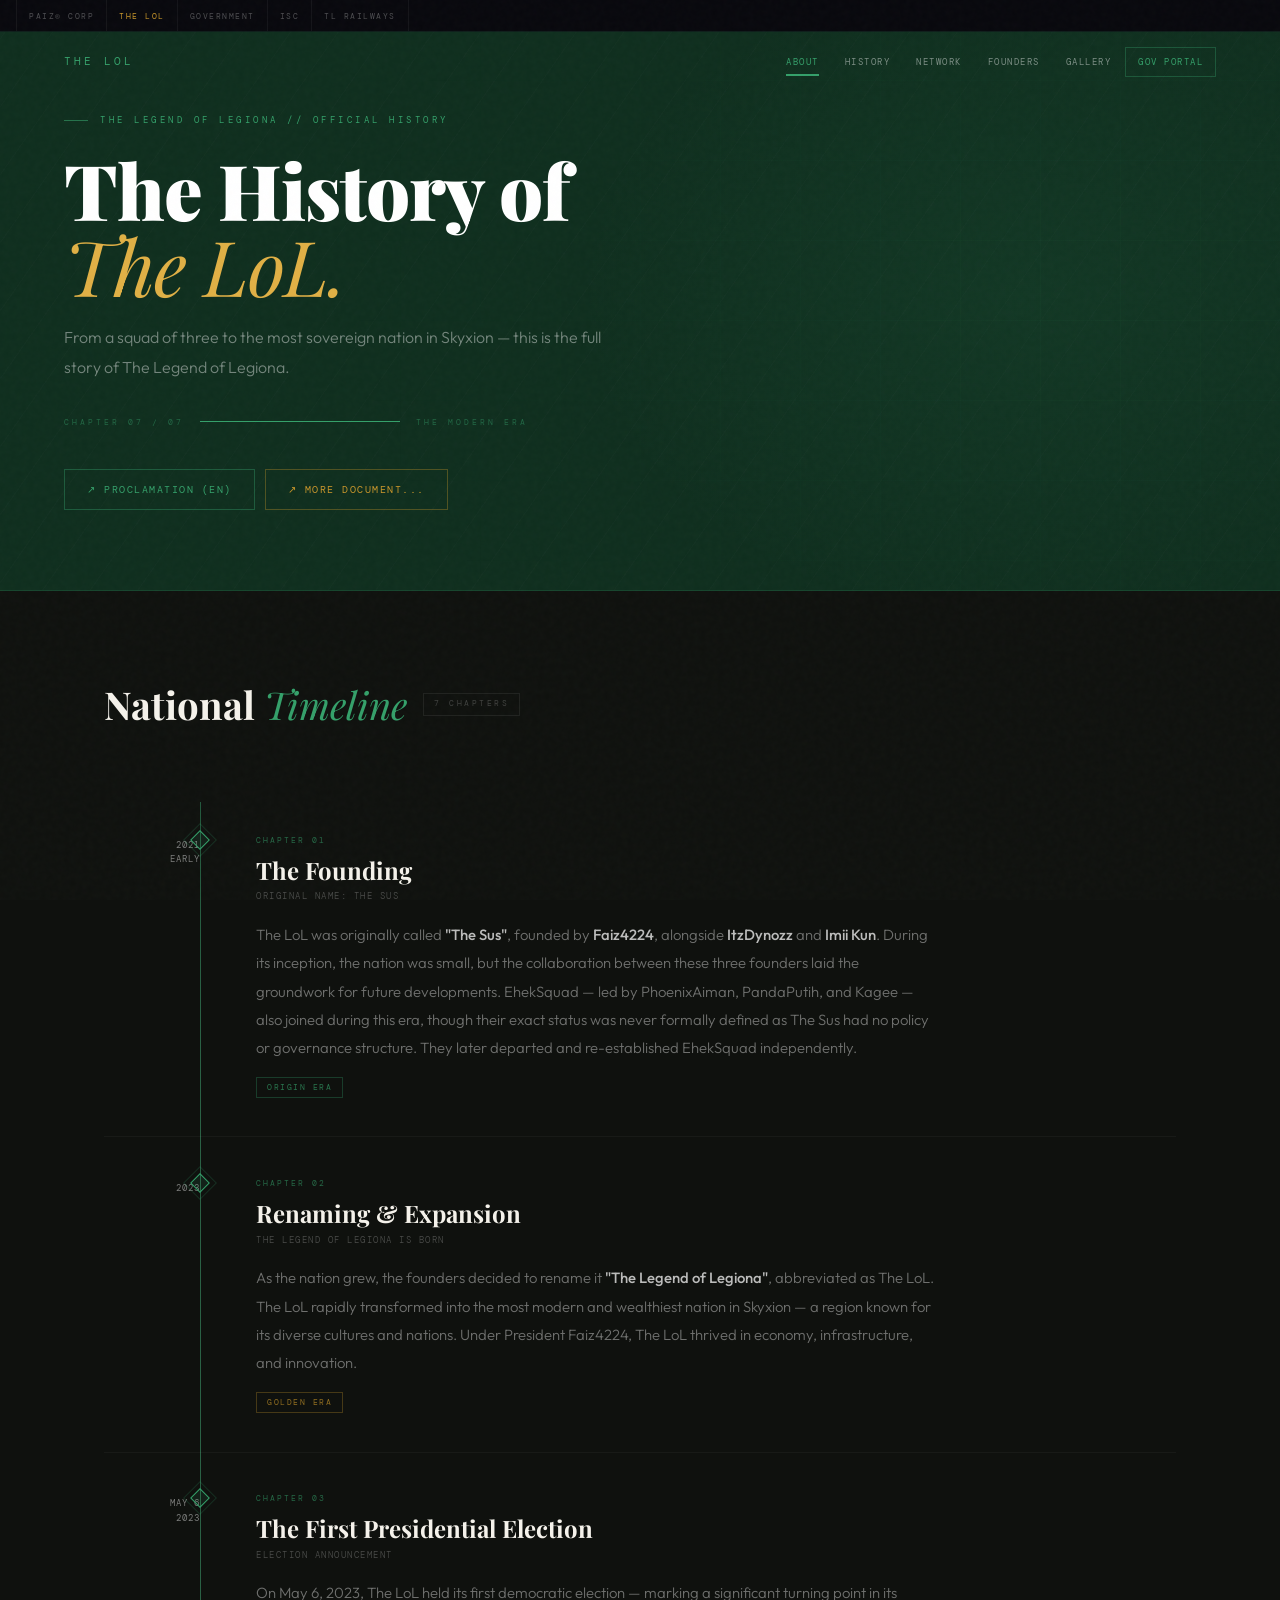
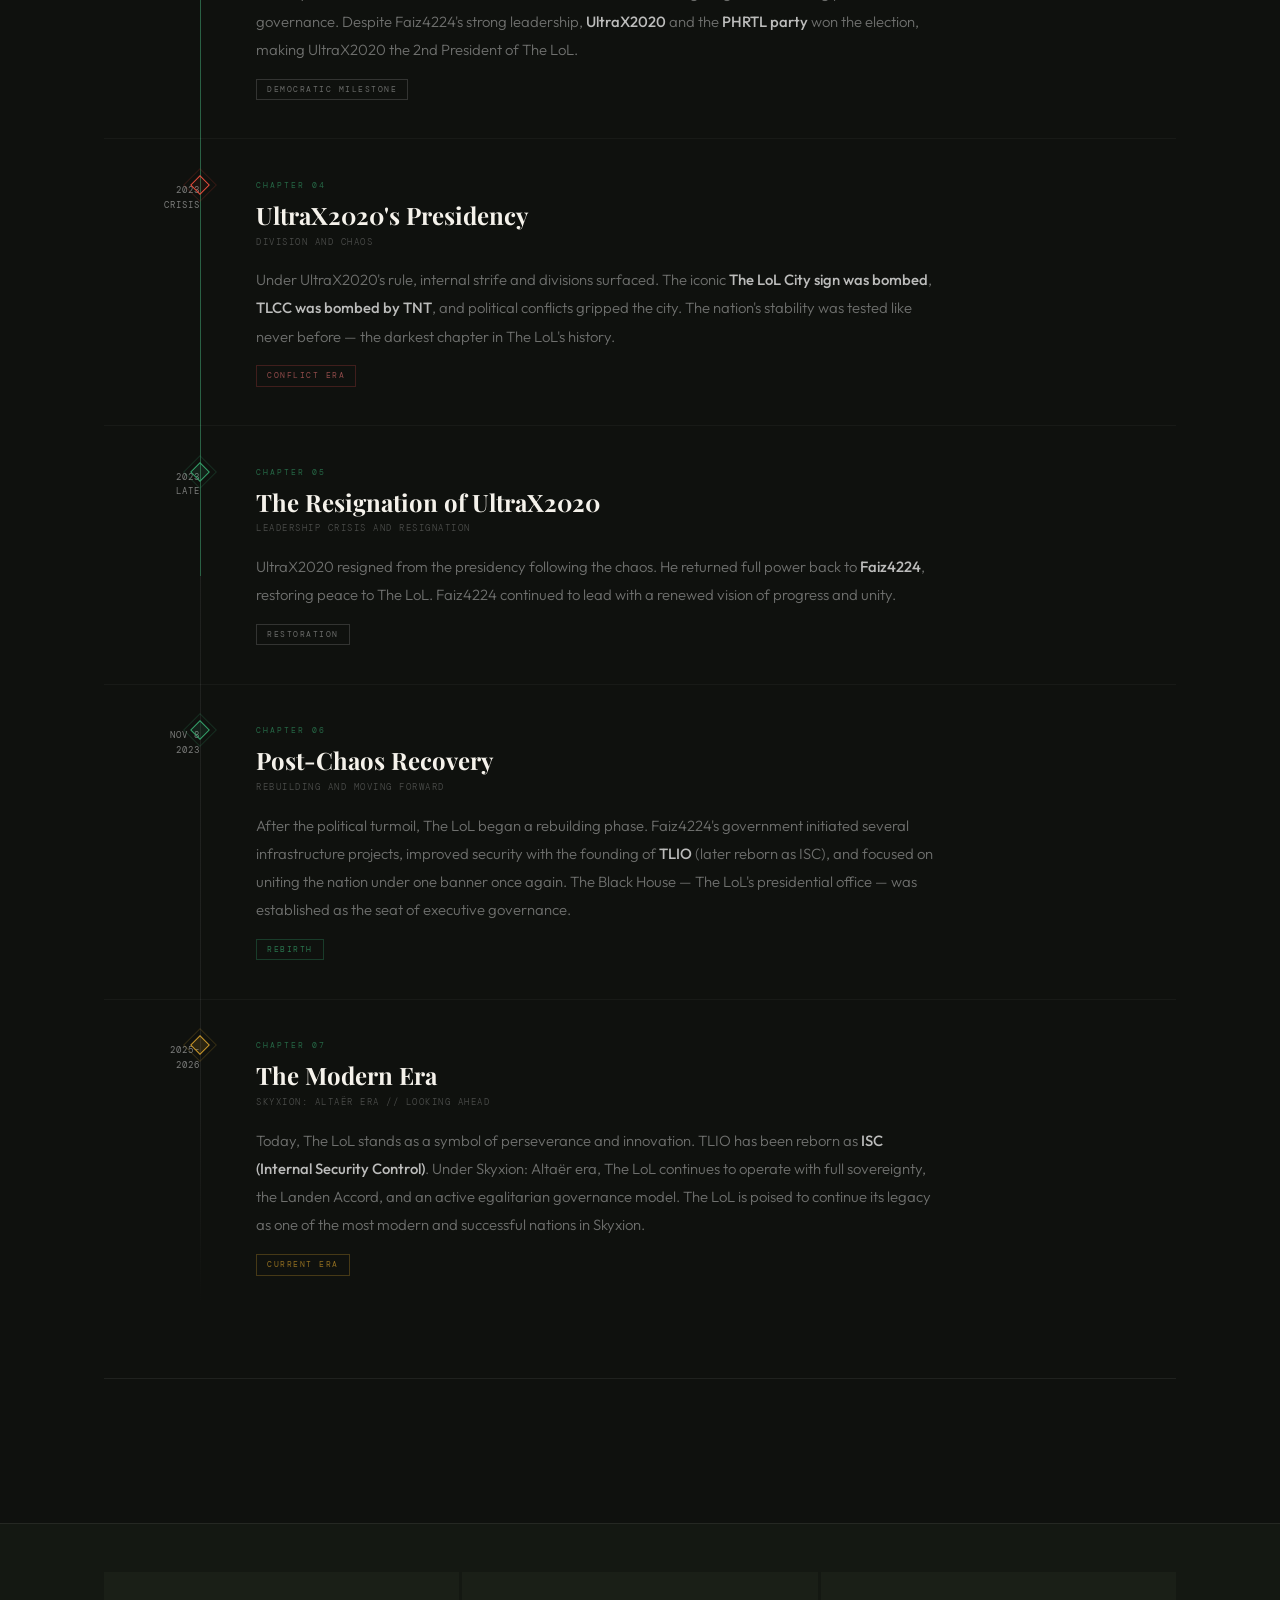
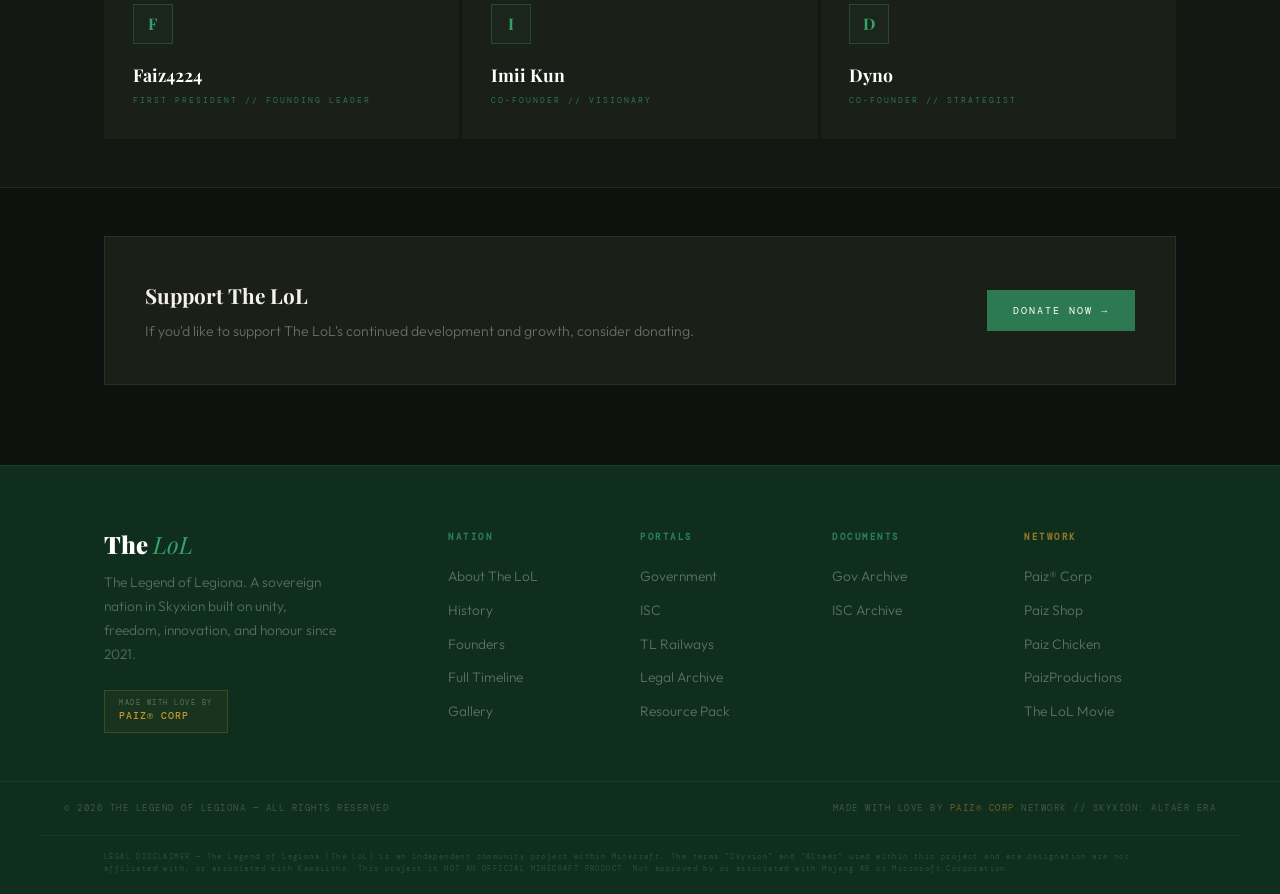
==== about/index.html @ 5ae03063 "fix: unify About page with main site (accessibility, SEO, validity, performance) Applied audit corre" ====
<!DOCTYPE html>
<html lang="en">
<head>
    <meta charset="UTF-8">
    <meta name="viewport" content="width=device-width, initial-scale=1.0">
    <title>About The LoL — The Legend of Legiona</title>
    <link rel="icon" type="image/png" href="/main/assets/images/logo.png">
    <meta name="description" content="The full history of The Legend of Legiona — from The Sus to a sovereign nation.">
    <link rel="canonical" href="https://thelegendoflegiona.github.io/main/about/">
    <meta name="theme-color" content="#C9A84C">

    <!-- Open Graph -->
    <meta property="og:title" content="About The LoL — The Legend of Legiona">
    <meta property="og:description" content="The full history of The Legend of Legiona.">
    <meta property="og:url" content="https://thelegendoflegiona.github.io/main/about/">
    <meta property="og:image" content="https://thelegendoflegiona.github.io/main/assets/images/logo.png">
    <meta property="og:image:width" content="500">
    <meta property="og:image:height" content="500">
    <meta property="og:type" content="website">
    <meta property="og:site_name" content="The Legend of Legiona">

    <!-- Twitter Card -->
    <meta name="twitter:card" content="summary">
    <meta name="twitter:title" content="About The LoL — The Legend of Legiona">
    <meta name="twitter:description" content="The full history of The Legend of Legiona.">
    <meta name="twitter:image" content="https://thelegendoflegiona.github.io/main/assets/images/logo.png">

    <!-- Non‑blocking font preload (unified with main site) -->
    <link rel="preload" as="style"
          href="https://fonts.googleapis.com/css2?family=Playfair+Display:ital,wght@0,400;0,700;0,900;1,400;1,700&family=Outfit:wght@300;400;500;600&family=DM+Mono:wght@300;400;500&display=swap"
          onload="this.onload=null;this.rel='stylesheet'">
    <noscript>
        <link rel="stylesheet"
              href="https://fonts.googleapis.com/css2?family=Playfair+Display:ital,wght@0,400;0,700;0,900;1,400;1,700&family=Outfit:wght@300;400;500;600&family=DM+Mono:wght@300;400;500&display=swap">
    </noscript>

    <style>
        :root {
            --green:        #1d5c3c;
            --green-dark:   #0f2e1e;
            --green-light:  #2d7a52;
            --emerald:      #34a06a;
            --emerald-dim:  rgba(52,160,106,0.12);
            --gold:         #c8962a;
            --gold-light:   #e0b045;
            --gold-dim:     rgba(200,150,42,0.15);
            --charcoal:     #0f110e;
            --charcoal2:    #141812;
            --charcoal3:    #1a1f17;
            --surface:      #1e2419;
            --off-white:    #f5f2eb;
            --border-dark:  rgba(255,255,255,0.07);
            --border-green: rgba(52,160,106,0.2);
            --netbar-h:     32px;
        }

        *, *::before, *::after { margin: 0; padding: 0; box-sizing: border-box; }
        html { scroll-behavior: smooth; }

        body {
            font-family: 'Outfit', sans-serif;
            background: var(--charcoal);
            color: var(--off-white);
            line-height: 1.75;
            overflow-x: hidden;
        }

        /* Grain texture overlay */
        body::before {
            content: '';
            position: fixed; inset: 0;
            background-image: url("data:image/svg+xml,%3Csvg viewBox='0 0 200 200' xmlns='http://www.w3.org/2000/svg'%3E%3Cfilter id='n'%3E%3CfeTurbulence type='fractalNoise' baseFrequency='0.75' numOctaves='4' stitchTiles='stitch'/%3E%3C/filter%3E%3Crect width='100%25' height='100%25' filter='url(%23n)' opacity='0.025'/%3E%3C/svg%3E");
            pointer-events: none; z-index: 9998;
        }

        /* ── INTERACTIVE LAYER 1 — SCROLL PROGRESS ── */
        #scroll-progress {
            position: fixed; top: 0; left: 0; right: 0;
            height: 2px; z-index: 99999;
            background: linear-gradient(90deg, var(--emerald), var(--gold-light));
            transform-origin: left; transform: scaleX(0);
            transition: transform 0.05s linear;
        }

        /* ── CHAPTER INDICATOR (right-side nav buttons) ── */
        #chapter-indicator {
            position: fixed; right: 24px; top: 50%;
            transform: translateY(-50%);
            z-index: 500;
            display: flex; flex-direction: column; gap: 10px;
            opacity: 0; transition: opacity 0.4s ease;
        }
        #chapter-indicator.visible { opacity: 1; }
        .ci-dot {
            width: 6px; height: 6px; border-radius: 50%;
            background: rgba(255,255,255,0.12);
            border: 1px solid rgba(255,255,255,0.15);
            cursor: pointer; position: relative;
            transition: all 0.3s ease;
            /* button reset */
            padding: 0; appearance: none; -webkit-appearance: none;
        }
        .ci-dot:hover { background: rgba(52,160,106,0.5); border-color: var(--emerald); transform: scale(1.4); }
        .ci-dot.active { background: var(--emerald); border-color: var(--emerald); box-shadow: 0 0 8px rgba(52,160,106,0.5); transform: scale(1.3); }
        .ci-dot[data-type="gold"].active  { background: var(--gold); border-color: var(--gold-light); box-shadow: 0 0 8px rgba(200,150,42,0.5); }
        .ci-dot[data-type="chaos"].active { background: #c0392b; border-color: #e74c3c; box-shadow: 0 0 8px rgba(192,57,43,0.5); }
        /* Tooltip on hover */
        .ci-dot::before {
            content: attr(data-label);
            position: absolute; right: 16px; top: 50%; transform: translateY(-50%);
            font-family: 'DM Mono', monospace; font-size: 0.45rem; letter-spacing: 1.5px;
            color: rgba(255,255,255,0.7); white-space: nowrap;
            background: rgba(15,17,14,0.95); border: 1px solid var(--border-dark);
            padding: 3px 8px; opacity: 0; pointer-events: none;
            transition: opacity 0.2s;
        }
        .ci-dot:hover::before { opacity: 1; }
        @media (max-width: 900px) { #chapter-indicator { display: none; } }

        /* ── KONAMI OVERLAY ── */
        #konami-overlay {
            position: fixed; inset: 0; z-index: 999999;
            background: rgba(5,8,5,0.97);
            display: flex; flex-direction: column; justify-content: center; align-items: center;
            opacity: 0; pointer-events: none; transition: opacity 0.5s ease;
            font-family: 'DM Mono', monospace;
        }
        #konami-overlay.active { opacity: 1; pointer-events: auto; }
        .konami-inner {
            border: 1px solid rgba(52,160,106,0.4);
            padding: 48px 56px; max-width: 620px; width: 90%;
            position: relative; background: rgba(15,17,14,0.8);
            box-shadow: 0 0 60px rgba(52,160,106,0.08), inset 0 0 40px rgba(52,160,106,0.03);
        }
        .konami-inner::before {
            content: ''; position: absolute; inset: -1px;
            background: linear-gradient(135deg, rgba(52,160,106,0.3), transparent 40%, transparent 60%, rgba(200,150,42,0.2));
            z-index: -1;
        }
        .konami-badge  { font-size: 0.45rem; letter-spacing: 4px; color: var(--emerald); margin-bottom: 28px; opacity: 0.7; }
        .konami-title  { font-family: 'Playfair Display', serif; font-size: clamp(1.6rem,4vw,2.8rem); font-weight: 900; color: #fff; line-height: 1.1; margin-bottom: 8px; }
        .konami-title em { color: var(--gold-light); font-style: italic; }
        .konami-sub    { font-size: 0.5rem; letter-spacing: 3px; color: var(--emerald); opacity: 0.6; margin-bottom: 32px; }
        .konami-log    { border-top: 1px solid rgba(52,160,106,0.15); padding-top: 20px; font-size: 0.65rem; line-height: 2; color: rgba(52,160,106,0.7); }
        .konami-log .log-line { display: block; opacity: 0; animation: logFadeIn 0.3s forwards; }
        .konami-close  { margin-top: 28px; background: none; border: 1px solid rgba(52,160,106,0.35); color: var(--emerald); padding: 8px 24px; font-family: 'DM Mono', monospace; font-size: 0.55rem; letter-spacing: 2px; cursor: pointer; transition: background 0.2s; }
        .konami-close:hover { background: var(--emerald-dim); }
        @keyframes logFadeIn { to { opacity: 1; } }

        /* ── NETWORK BAR (unified) ── */
        .netbar {
            position: fixed; top: 0; left: 0; right: 0; z-index: 800;
            height: var(--netbar-h); background: #08080d;
            border-bottom: 1px solid rgba(52,160,106,0.15);
            overflow-x: auto; white-space: nowrap; scrollbar-width: none;
            transition: transform 0.3s ease;
        }
        .netbar::-webkit-scrollbar { display: none; }
        .netbar.hidden { transform: translateY(-100%); }
        .netbar-inner { display: flex; align-items: stretch; height: var(--netbar-h); padding: 0 16px; min-width: max-content; }
        .netbar-inner a {
            font-family: 'DM Mono', monospace; font-size: 0.5rem; letter-spacing: 1.5px;
            color: rgba(255,255,255,0.28); text-decoration: none; padding: 0 12px;
            display: flex; align-items: center; border-right: 1px solid rgba(255,255,255,0.05);
            transition: color 0.2s, background 0.2s;
        }
        .netbar-inner a:first-child { border-left: 1px solid rgba(255,255,255,0.05); }
        .netbar-inner a:hover { color: var(--emerald); background: rgba(52,160,106,0.07); }
        .netbar-inner a.nb-active { color: var(--gold); }

        /* ── SITE NAV ── */
        .sitenav {
            position: fixed; top: var(--netbar-h); left: 0; right: 0;
            z-index: 700; height: 60px; padding: 0 5%;
            display: flex; justify-content: space-between; align-items: center;
            transition: background 0.35s, backdrop-filter 0.35s, border-color 0.35s, top 0.3s ease;
        }
        .sitenav.scrolled { background: rgba(15,17,14,0.94); backdrop-filter: blur(18px); border-bottom: 1px solid var(--border-dark); }
        .sitenav.nb-hidden { top: 0; }
        .sitenav-logo { display: flex; align-items: center; gap: 10px; text-decoration: none; color: inherit; }
        .sitenav-logo img { height: 30px; opacity: 0.9; }
        .sitenav-logo span { font-family: 'DM Mono', monospace; font-size: 0.68rem; letter-spacing: 3px; color: var(--emerald); }
        .sitenav-links { display: flex; align-items: center; gap: 2px; }
        .sitenav-links a {
            padding: 6px 12px; text-decoration: none;
            font-family: 'DM Mono', monospace; font-size: 0.58rem; letter-spacing: 1.5px;
            color: rgba(255,255,255,0.45); transition: color 0.2s; position: relative;
        }
        .sitenav-links a.active { color: var(--emerald); }
        .sitenav-links a.active::after { content: ''; position: absolute; bottom: 0; left: 12px; right: 12px; height: 2px; background: var(--emerald); }
        .sitenav-links a:hover { color: var(--emerald); }
        .sitenav-links .nav-cta { border: 1px solid rgba(52,160,106,0.35); color: var(--emerald) !important; transition: background 0.2s !important; }
        .sitenav-links .nav-cta:hover { background: var(--emerald-dim) !important; }
        .hamburger { display: none; flex-direction: column; gap: 5px; background: none; border: none; cursor: pointer; padding: 6px; }
        .hamburger span { display: block; width: 22px; height: 2px; background: rgba(255,255,255,0.6); transition: all 0.3s; }
        .hamburger.open span:nth-child(1) { transform: rotate(45deg) translate(5px,5px); }
        .hamburger.open span:nth-child(2) { opacity: 0; }
        .hamburger.open span:nth-child(3) { transform: rotate(-45deg) translate(5px,-5px); }
        .mobile-menu {
            position: fixed; top: calc(var(--netbar-h) + 60px); left: 0; right: 0; z-index: 690;
            background: rgba(15,17,14,0.98); backdrop-filter: blur(20px);
            border-bottom: 1px solid var(--border-dark); padding: 1rem 5%;
            display: none; flex-direction: column; gap: 2px;
        }
        .mobile-menu.open { display: flex; }
        .mobile-menu a { padding: 12px 0; font-family: 'DM Mono', monospace; font-size: 0.7rem; letter-spacing: 2px; color: rgba(255,255,255,0.5); text-decoration: none; border-bottom: 1px solid var(--border-dark); transition: color 0.2s; }
        .mobile-menu a:last-child { border-bottom: none; }
        .mobile-menu a:hover { color: var(--emerald); }
        .mobile-menu a.active { color: var(--emerald); }

        /* ── PAGE HEADER ── */
        .page-header { padding: calc(var(--netbar-h) + 80px) 5% 5rem; background: var(--green-dark); border-bottom: 1px solid var(--border-green); position: relative; overflow: hidden; }
        .page-header::before { content: ''; position: absolute; inset: 0; background: radial-gradient(ellipse 50% 80% at 80% 50%, rgba(52,160,106,0.08) 0%, transparent 70%), repeating-linear-gradient(-55deg, transparent, transparent 38px, rgba(255,255,255,0.012) 38px, rgba(255,255,255,0.012) 39px); }
        .page-header::after { content: ''; position: absolute; inset: 0; background-image: linear-gradient(rgba(52,160,106,0.04) 1px, transparent 1px), linear-gradient(90deg, rgba(52,160,106,0.04) 1px, transparent 1px); background-size: 80px 80px; mask-image: radial-gradient(ellipse 60% 90% at 85% 50%, black 0%, transparent 100%); }
        .ph-inner { max-width: 1200px; margin: 0 auto; position: relative; z-index: 1; }
        .ph-eyebrow { font-family: 'DM Mono', monospace; font-size: 0.58rem; letter-spacing: 3.5px; color: var(--emerald); opacity: 0.75; margin-bottom: 1.4rem; display: flex; align-items: center; gap: 12px; opacity: 0; animation: fadeUp 0.8s ease 0.2s forwards; }
        .ph-eyebrow::before { content: ''; width: 24px; height: 1px; background: var(--emerald); opacity: 0.6; }
        .page-header h1 { font-family: 'Playfair Display', serif; font-size: clamp(2.8rem, 6vw, 5rem); font-weight: 900; line-height: 1.0; letter-spacing: -1px; color: #fff; margin-bottom: 1.2rem; opacity: 0; animation: fadeUp 0.8s ease 0.35s forwards; }
        .page-header h1 em { font-style: italic; color: var(--gold-light); font-weight: 400; }
        .page-header p { font-size: 1rem; color: rgba(255,255,255,0.42); max-width: 540px; font-weight: 300; line-height: 1.85; opacity: 0; animation: fadeUp 0.8s ease 0.5s forwards; }
        .ph-chapter-track { margin-top: 2rem; font-family: 'DM Mono', monospace; font-size: 0.5rem; letter-spacing: 3px; color: rgba(52,160,106,0.5); display: flex; align-items: center; gap: 16px; opacity: 0; animation: fadeUp 0.8s ease 0.6s forwards; }
        .ph-chapter-track .track-bar { flex: 1; max-width: 200px; height: 1px; background: rgba(255,255,255,0.08); position: relative; }
        .ph-chapter-track .track-fill { position: absolute; left: 0; top: 0; height: 100%; background: var(--emerald); transition: width 0.5s ease; }
        .proc-btns { display: flex; gap: 10px; margin-top: 2.5rem; flex-wrap: wrap; opacity: 0; animation: fadeUp 0.8s ease 0.7s forwards; }
        .proc-btn { display: inline-flex; align-items: center; gap: 8px; padding: 11px 22px; border: 1px solid; text-decoration: none; font-family: 'DM Mono', monospace; font-size: 0.62rem; letter-spacing: 1.5px; transition: background 0.2s, transform 0.15s; }
        .proc-btn:hover { transform: translateY(-1px); }
        .proc-btn.green { border-color: rgba(52,160,106,0.4); color: var(--emerald); }
        .proc-btn.green:hover { background: var(--emerald-dim); }
        .proc-btn.gold { border-color: rgba(200,150,42,0.35); color: var(--gold); }
        .proc-btn.gold:hover { background: var(--gold-dim); }

        /* ── CONTENT ── */
        .content-wrap { max-width: 1200px; margin: 0 auto; padding: 5rem 5%; }
        .timeline-label { display: flex; align-items: center; gap: 16px; margin-bottom: 3.5rem; }
        .timeline-label h2 { font-family: 'Playfair Display', serif; font-size: clamp(1.8rem,3vw,2.4rem); font-weight: 700; color: var(--off-white); }
        .timeline-label h2 em { font-style: italic; color: var(--emerald); font-weight: 400; }
        .timeline-label span { font-family: 'DM Mono', monospace; font-size: 0.52rem; letter-spacing: 2.5px; color: rgba(255,255,255,0.2); padding: 3px 10px; border: 1px solid var(--border-dark); }

        /* ── TIMELINE ── */
        .timeline { display: flex; flex-direction: column; position: relative; }
        .timeline::before { content: ''; position: absolute; left: 96px; top: 8px; bottom: 8px; width: 1px; background: linear-gradient(to bottom, transparent, var(--border-dark) 10%, var(--border-dark) 90%, transparent); }
        .timeline-live-line { position: absolute; left: 96px; top: 8px; width: 1px; background: var(--emerald); height: 0%; transition: height 0.3s ease; opacity: 0.5; }
        .event { display: grid; grid-template-columns: 96px 1fr; gap: 32px; padding: 2.4rem 0; border-bottom: 1px solid rgba(255,255,255,0.04); position: relative; opacity: 0; transform: translateX(-12px); transition: opacity 0.65s ease, transform 0.65s ease; }
        .event.in { opacity: 1; transform: translateX(0); }
        .event:last-child { border-bottom: none; }
        .event::before { content: ''; position: absolute; inset: 0; background: rgba(52,160,106,0.02); opacity: 0; transition: opacity 0.3s; pointer-events: none; }
        .event:hover::before { opacity: 1; }
        .event.chaos-event:hover::before { background: rgba(192,57,43,0.03); }
        .event.gold-event:hover::before  { background: rgba(200,150,42,0.03); }
        .event-year { font-family: 'DM Mono', monospace; font-size: 0.58rem; letter-spacing: 1px; color: rgba(255,255,255,0.22); text-align: right; padding-top: 5px; line-height: 1.6; transition: color 0.3s; }
        .event.in-view .event-year { color: rgba(255,255,255,0.45); }

        .event-dot { position: absolute; left: 89px; top: 2.4rem; width: 14px; height: 14px; border: 1px solid var(--border-green); background: var(--charcoal); transform: rotate(45deg); transition: border-color 0.3s, background 0.3s, box-shadow 0.3s, transform 0.3s; z-index: 2; }
        .event:hover .event-dot { border-color: var(--emerald); background: var(--emerald-dim); box-shadow: 0 0 12px rgba(52,160,106,0.3); transform: rotate(45deg) scale(1.3); }
        .event.in-view .event-dot { border-color: var(--emerald); background: var(--emerald-dim); }
        .event-dot.highlight { border-color: var(--emerald); background: var(--emerald-dim); }
        .event-dot.gold      { border-color: rgba(200,150,42,0.5); background: rgba(200,150,42,0.08); }
        .event-dot.red       { border-color: rgba(180,60,60,0.5);  background: rgba(180,60,60,0.06); }
        .event.gold-event:hover .event-dot  { border-color: var(--gold); background: var(--gold-dim); box-shadow: 0 0 12px rgba(200,150,42,0.3); }
        .event.chaos-event:hover .event-dot { border-color: #e74c3c; background: rgba(192,57,43,0.1); box-shadow: 0 0 12px rgba(192,57,43,0.3); }
        .event.in-view.gold-event .event-dot  { border-color: var(--gold); background: var(--gold-dim); }
        .event.in-view.chaos-event .event-dot { border-color: #e74c3c; background: rgba(192,57,43,0.08); }
        .event.in-view .event-dot::after { content: ''; position: absolute; inset: -6px; border: 1px solid rgba(52,160,106,0.2); transform: rotate(0deg); animation: dotPulse 2.5s ease infinite; }
        .event.in-view.gold-event .event-dot::after  { border-color: rgba(200,150,42,0.2); }
        .event.in-view.chaos-event .event-dot::after { border-color: rgba(192,57,43,0.2); }
        @keyframes dotPulse { 0%, 100% { transform: scale(1); opacity: 0.8; } 50% { transform: scale(1.8); opacity: 0; } }
        .event-content { padding-left: 24px; }
        .event-num { font-family: 'DM Mono', monospace; font-size: 0.5rem; letter-spacing: 2px; color: var(--emerald); opacity: 0.6; margin-bottom: 0.5rem; transition: opacity 0.3s; }
        .event:hover .event-num { opacity: 1; }
        .event-content h2 { font-family: 'Playfair Display', serif; font-size: clamp(1.15rem,2.2vw,1.5rem); font-weight: 700; color: var(--off-white); margin-bottom: 0.3rem; line-height: 1.25; transition: color 0.3s; }
        .event:hover .event-content h2 { color: #fff; }
        .event-content h3 { font-family: 'DM Mono', monospace; font-size: 0.56rem; letter-spacing: 1.5px; color: rgba(255,255,255,0.25); margin-bottom: 1rem; font-weight: 300; transition: color 0.3s; }
        .event:hover .event-content h3 { color: rgba(255,255,255,0.4); }
        .event-content p { font-size: 0.93rem; color: rgba(255,255,255,0.4); line-height: 1.9; font-weight: 300; max-width: 680px; transition: color 0.3s; }
        .event:hover .event-content p { color: rgba(255,255,255,0.55); }
        .event-content p strong { color: rgba(255,255,255,0.72); font-weight: 500; }
        .event-badge { display: inline-block; margin-top: 0.9rem; font-family: 'DM Mono', monospace; font-size: 0.48rem; letter-spacing: 1.5px; padding: 3px 10px; border: 1px solid; transition: background 0.2s; }
        .event-badge.green { border-color: rgba(52,160,106,0.3);  color: rgba(52,160,106,0.7); }
        .event-badge.gold  { border-color: rgba(200,150,42,0.3);  color: rgba(200,150,42,0.7); }
        .event-badge.red   { border-color: rgba(180,60,60,0.3);   color: rgba(200,100,100,0.7); }
        .event-badge.white { border-color: rgba(255,255,255,0.15); color: rgba(255,255,255,0.38); }
        .event:hover .event-badge.green { background: rgba(52,160,106,0.07); }
        .event:hover .event-badge.gold  { background: rgba(200,150,42,0.07); }
        .event:hover .event-badge.red   { background: rgba(180,60,60,0.06); }

        .section-divider { height: 1px; background: var(--border-dark); margin: 4rem 0; }

        /* ── FOUNDERS STRIP ── */
        .founders-strip { background: var(--charcoal2); border-top: 1px solid var(--border-dark); border-bottom: 1px solid var(--border-dark); padding: 3rem 0; margin-bottom: 0; }
        .founders-strip .fs-inner { max-width: 1200px; margin: 0 auto; padding: 0 5%; display: grid; grid-template-columns: repeat(3,1fr); gap: 3px; }
        .founder-block { padding: 2rem 1.8rem; background: var(--charcoal3); position: relative; overflow: hidden; transition: background 0.25s; }
        .founder-block:hover { background: rgba(52,160,106,0.05); }
        .founder-block::after { content: ''; position: absolute; bottom: 0; left: 0; right: 0; height: 2px; background: var(--emerald); transform: scaleX(0); transform-origin: left; transition: transform 0.35s ease; }
        .founder-block:hover::after { transform: scaleX(1); }
        .fb-init { width: 40px; height: 40px; border: 1px solid rgba(52,160,106,0.3); display: flex; align-items: center; justify-content: center; font-family: 'Playfair Display', serif; font-size: 1rem; font-weight: 700; color: var(--emerald); background: rgba(52,160,106,0.05); margin-bottom: 1rem; transition: border-color 0.3s, background 0.3s; }
        .founder-block:hover .fb-init { border-color: rgba(52,160,106,0.6); background: rgba(52,160,106,0.1); }
        .fb-name { font-family: 'Playfair Display', serif; font-size: 1.1rem; font-weight: 700; color: #fff; margin-bottom: 0.2rem; }
        .fb-role { font-family: 'DM Mono', monospace; font-size: 0.48rem; letter-spacing: 2px; color: var(--emerald); opacity: 0.65; }

        .donate-block { background: var(--charcoal3); border: 1px solid var(--border-dark); padding: 2.5rem; display: flex; justify-content: space-between; align-items: center; gap: 24px; flex-wrap: wrap; transition: border-color 0.3s; }
        .donate-block:hover { border-color: rgba(52,160,106,0.2); }
        .donate-block h3 { font-family: 'Playfair Display', serif; font-size: 1.3rem; font-weight: 700; color: var(--off-white); margin-bottom: 0.35rem; }
        .donate-block p { font-size: 0.88rem; color: rgba(255,255,255,0.35); font-weight: 300; }
        .donate-btn { display: inline-block; padding: 12px 26px; background: var(--green-light); color: #fff; text-decoration: none; font-family: 'DM Mono', monospace; font-size: 0.63rem; letter-spacing: 2px; flex-shrink: 0; transition: background 0.25s, transform 0.15s, box-shadow 0.25s; }
        .donate-btn:hover { background: var(--emerald); transform: translateY(-2px); box-shadow: 0 8px 24px rgba(52,160,106,0.25); }

        /* ── FOOTER (unified) ── */
        footer { background: var(--green-dark); border-top: 1px solid rgba(52,160,106,0.14); }
        .footer-main { max-width: 1200px; margin: 0 auto; padding: 4rem 5% 3rem; display: grid; grid-template-columns: 2fr 1fr 1fr 1fr 1fr; gap: 40px; }
        .f-logo { font-family: 'Playfair Display', serif; font-size: 1.5rem; font-weight: 900; color: #fff; margin-bottom: 0.7rem; line-height: 1.2; }
        .f-logo em { font-style: italic; color: var(--emerald); font-weight: 400; }
        .f-desc { font-size: 0.86rem; color: rgba(255,255,255,0.3); line-height: 1.75; font-weight: 300; max-width: 240px; margin-bottom: 1.2rem; }
        .f-network-badge { display: inline-flex; align-items: center; gap: 8px; padding: 7px 14px; border: 1px solid rgba(200,150,42,0.22); background: rgba(200,150,42,0.05); text-decoration: none; transition: background 0.2s, border-color 0.2s; }
        .f-network-badge:hover { background: rgba(200,150,42,0.1); border-color: rgba(200,150,42,0.4); }
        .fbn-label { font-family: 'DM Mono', monospace; font-size: 0.46rem; letter-spacing: 1.5px; color: rgba(255,255,255,0.3); line-height: 1.3; }
        .fbn-name  { font-family: 'DM Mono', monospace; font-size: 0.6rem; letter-spacing: 1px; color: var(--gold); font-weight: 500; }
        .f-col h5 { font-family: 'DM Mono', monospace; font-size: 0.54rem; letter-spacing: 2.5px; color: var(--emerald); opacity: 0.7; margin-bottom: 1.2rem; }
        .f-col.network h5 { color: var(--gold); }
        .f-col a { display: block; font-size: 0.86rem; color: rgba(255,255,255,0.32); text-decoration: none; margin-bottom: 0.6rem; font-weight: 300; transition: color 0.2s; }
        .f-col a:hover { color: rgba(255,255,255,0.72); }
        .f-col.network a:hover { color: var(--gold-light); }
        .footer-bottom { border-top: 1px solid rgba(255,255,255,0.06); padding: 1.2rem 5%; }
        .footer-bottom-inner { max-width: 1200px; margin: 0 auto; display: flex; justify-content: space-between; align-items: center; flex-wrap: wrap; gap: 8px; }
        .footer-bottom p { font-family: 'DM Mono', monospace; font-size: 0.54rem; letter-spacing: 1.5px; color: rgba(255,255,255,0.2); }
        .footer-bottom a { color: rgba(200,150,42,0.5); text-decoration: none; transition: color 0.2s; }
        .footer-bottom a:hover { color: var(--gold); }
        .footer-legal { max-width: 1200px; margin: 0 auto; padding: 0.9rem 5% 1.2rem; border-top: 1px solid rgba(255,255,255,0.04); }
        .footer-legal p { font-family: 'DM Mono', monospace; font-size: 0.44rem; letter-spacing: 1.4px; color: rgba(255,255,255,0.15); line-height: 1.7; }

        .reveal { opacity: 0; transform: translateY(20px); transition: opacity 0.7s ease, transform 0.7s ease; }
        .reveal.in { opacity: 1; transform: translateY(0); }

        @keyframes fadeUp { from { opacity: 0; transform: translateY(22px); } to { opacity: 1; transform: translateY(0); } }

        /* ── RESPONSIVE ── */
        @media (max-width: 1100px) { .footer-main { grid-template-columns: 1fr 1fr 1fr; } }
        @media (max-width: 900px) {
            .sitenav-links { display: none; } .hamburger { display: flex; }
            .footer-main { grid-template-columns: 1fr 1fr; }
            .founders-strip .fs-inner { grid-template-columns: 1fr; }
        }
        @media (max-width: 640px) {
            :root { --netbar-h: 0px; }
            .netbar { display: none; } .sitenav { top: 0 !important; }
            .page-header { padding: calc(80px) 5% 4rem; }
            .timeline::before, .timeline-live-line { left: 48px; }
            .event { grid-template-columns: 48px 1fr; gap: 12px; }
            .event-dot { left: 41px; top: 2.2rem; }
            .event-content { padding-left: 12px; }
            .event-content h2 { font-size: 1.05rem; }
            .event-content p { font-size: 0.88rem; }
            .footer-main { grid-template-columns: 1fr; }
            .footer-bottom-inner { flex-direction: column; text-align: center; }
            .proc-btns { flex-direction: column; }
            .proc-btn { justify-content: center; }
            .donate-block { flex-direction: column; }
            .donate-btn { width: 100%; text-align: center; }
        }
        @media (max-width: 420px) {
            .page-header h1 { font-size: 2.2rem; }
            .event-year { font-size: 0.5rem; }
            .timeline::before, .timeline-live-line { left: 42px; }
            .event { grid-template-columns: 42px 1fr; gap: 10px; }
            .event-dot { left: 35px; }
        }
    </style>
</head>
<body>

    <!-- INTERACTIVE ELEMENT: scroll progress -->
    <div id="scroll-progress"></div>

    <!-- CHAPTER INDICATOR (right-side nav buttons) -->
    <nav id="chapter-indicator" aria-label="Chapter navigation">
        <button class="ci-dot active" data-chapter="0" data-type="green"  data-label="CH.01 — The Founding" aria-label="Chapter 1: The Founding"></button>
        <button class="ci-dot"        data-chapter="1" data-type="green"  data-label="CH.02 — Renaming" aria-label="Chapter 2: Renaming & Expansion"></button>
        <button class="ci-dot"        data-chapter="2" data-type="white"  data-label="CH.03 — First Election" aria-label="Chapter 3: First Election"></button>
        <button class="ci-dot"        data-chapter="3" data-type="chaos"  data-label="CH.04 — Chaos Era" aria-label="Chapter 4: Chaos Era"></button>
        <button class="ci-dot"        data-chapter="4" data-type="white"  data-label="CH.05 — Resignation" aria-label="Chapter 5: Resignation"></button>
        <button class="ci-dot"        data-chapter="5" data-type="green"  data-label="CH.06 — Recovery" aria-label="Chapter 6: Recovery"></button>
        <button class="ci-dot"        data-chapter="6" data-type="gold"   data-label="CH.07 — Modern Era" aria-label="Chapter 7: Modern Era"></button>
    </nav>

    <!-- KONAMI OVERLAY -->
    <div id="konami-overlay">
        <div class="konami-inner">
            <div class="konami-badge">// INTERNAL SECURITY CONTROL — CLASSIFIED ACCESS</div>
            <div class="konami-title">SIGMA<br><em>Clearance Granted.</em></div>
            <div class="konami-sub">AUTHORIZATION LEVEL: MAXIMUM // EYES ONLY</div>
            <div class="konami-log" id="konami-log"></div>
            <button class="konami-close" onclick="closeKonami()">CLOSE TERMINAL</button>
        </div>
    </div>

    <!-- NETWORK BAR (unified) -->
    <nav class="netbar" id="netbar" aria-label="Network">
        <div class="netbar-inner">
            <a href="https://faizzzlol.github.io/paizcorp/" rel="noopener">PAIZ® CORP</a>
            <a href="/main/" class="nb-active">THE LOL</a>
            <a href="/gov/">GOVERNMENT</a>
            <a href="/isc/">ISC</a>
            <a href="/tlrailways/">TL RAILWAYS</a>
        </div>
    </nav>

    <!-- SITE NAV -->
    <header class="sitenav" id="sitenav">
        <a href="/main/" class="sitenav-logo">
            <img src="/main/assets/images/logo.png" alt="The LoL" onerror="this.style.display='none'">
            <span>THE LOL</span>
        </a>
        <nav class="sitenav-links" aria-label="Main">
            <a href="/main/about/" class="active" aria-current="page">ABOUT</a>
            <a href="/main/#history">HISTORY</a>
            <a href="/main/#network">NETWORK</a>
            <a href="/main/#founders">FOUNDERS</a>
            <a href="/gallery/">GALLERY</a>
            <a href="/gov/" class="nav-cta">GOV PORTAL</a>
        </nav>
        <button class="hamburger" id="hamburger" aria-label="Toggle menu" aria-expanded="false">
            <span></span><span></span><span></span>
        </button>
    </header>

    <!-- MOBILE MENU -->
    <nav class="mobile-menu" id="mobileMenu" aria-label="Mobile" aria-hidden="true">
        <a href="/main/" onclick="closeMobile()">HOME</a>
        <a href="/main/about/" onclick="closeMobile()" class="active">ABOUT</a>
        <a href="/main/#history" onclick="closeMobile()">HISTORY</a>
        <a href="/main/#network" onclick="closeMobile()">NETWORK HUB</a>
        <a href="/main/#founders" onclick="closeMobile()">FOUNDERS</a>
        <a href="/gallery/" onclick="closeMobile()">GALLERY</a>
        <a href="/gov/" onclick="closeMobile()">GOVERNMENT PORTAL</a>
        <a href="/isc/" onclick="closeMobile()">ISC</a>
        <a href="/tlrailways/" onclick="closeMobile()">TL RAILWAYS</a>
        <a href="https://faizzzlol.github.io/paizcorp/" onclick="closeMobile()" rel="noopener">PAIZ® CORP</a>
    </nav>

    <!-- PAGE HEADER -->
    <div class="page-header">
        <div class="ph-inner">
            <div class="ph-eyebrow">THE LEGEND OF LEGIONA // OFFICIAL HISTORY</div>
            <h1>The History of<br><em>The LoL.</em></h1>
            <p>From a squad of three to the most sovereign nation in Skyxion — this is the full story of The Legend of Legiona.</p>
            <div class="ph-chapter-track">
                <span id="chapterLabel">CHAPTER 01 / 07</span>
                <div class="track-bar"><div class="track-fill" id="trackFill" style="width:0%"></div></div>
                <span id="chapterName">THE FOUNDING</span>
            </div>
            <div class="proc-btns">
                <a href="https://drive.google.com/file/d/1yzijC8JZ6EztSOtOHyiTrRJEo7obxBPH/view?usp=drive_link" class="proc-btn green" target="_blank" rel="noopener">↗ PROCLAMATION (EN)</a>
                <a href="/gov/systems/archives/" class="proc-btn gold" target="_blank" rel="noopener">↗ MORE DOCUMENT...</a>
            </div>
        </div>
    </div>

    <!-- MAIN CONTENT -->
    <main>
        <div class="content-wrap">

            <div class="timeline-label reveal">
                <h2>National <em>Timeline</em></h2>
                <span>7 CHAPTERS</span>
            </div>

            <div class="timeline" id="timeline">
                <div class="timeline-live-line" id="timelineLiveLine"></div>

                <!-- Chapter 1 -->
                <div class="event" id="ch-0" data-chapter-name="THE FOUNDING">
                    <div class="event-year">2021<br>EARLY</div>
                    <div class="event-dot highlight"></div>
                    <div class="event-content">
                        <div class="event-num">CHAPTER 01</div>
                        <h2>The Founding</h2>
                        <h3>ORIGINAL NAME: THE SUS</h3>
                        <p>The LoL was originally called <strong>"The Sus"</strong>, founded by <strong>Faiz4224</strong>, alongside <strong>ItzDynozz</strong> and <strong>Imii Kun</strong>. During its inception, the nation was small, but the collaboration between these three founders laid the groundwork for future developments. EhekSquad — led by PhoenixAiman, PandaPutih, and Kagee — also joined during this era, though their exact status was never formally defined as The Sus had no policy or governance structure. They later departed and re-established EhekSquad independently.</p>
                        <span class="event-badge green">ORIGIN ERA</span>
                    </div>
                </div>

                <!-- Chapter 2 -->
                <div class="event" id="ch-1" data-chapter-name="RENAMING &amp; EXPANSION">
                    <div class="event-year">2023</div>
                    <div class="event-dot highlight"></div>
                    <div class="event-content">
                        <div class="event-num">CHAPTER 02</div>
                        <h2>Renaming &amp; Expansion</h2>
                        <h3>THE LEGEND OF LEGIONA IS BORN</h3>
                        <p>As the nation grew, the founders decided to rename it <strong>"The Legend of Legiona"</strong>, abbreviated as The LoL. The LoL rapidly transformed into the most modern and wealthiest nation in Skyxion — a region known for its diverse cultures and nations. Under President Faiz4224, The LoL thrived in economy, infrastructure, and innovation.</p>
                        <span class="event-badge gold">GOLDEN ERA</span>
                    </div>
                </div>

                <!-- Chapter 3 -->
                <div class="event" id="ch-2" data-chapter-name="FIRST ELECTION">
                    <div class="event-year">MAY 6<br>2023</div>
                    <div class="event-dot gold"></div>
                    <div class="event-content">
                        <div class="event-num">CHAPTER 03</div>
                        <h2>The First Presidential Election</h2>
                        <h3>ELECTION ANNOUNCEMENT</h3>
                        <p>On May 6, 2023, The LoL held its first democratic election — marking a significant turning point in its governance. Despite Faiz4224's strong leadership, <strong>UltraX2020</strong> and the <strong>PHRTL party</strong> won the election, making UltraX2020 the 2nd President of The LoL.</p>
                        <span class="event-badge white">DEMOCRATIC MILESTONE</span>
                    </div>
                </div>

                <!-- Chapter 4 -->
                <div class="event chaos-event" id="ch-3" data-chapter-name="DIVISION &amp; CHAOS">
                    <div class="event-year">2023<br>CRISIS</div>
                    <div class="event-dot red"></div>
                    <div class="event-content">
                        <div class="event-num">CHAPTER 04</div>
                        <h2>UltraX2020's Presidency</h2>
                        <h3>DIVISION AND CHAOS</h3>
                        <p>Under UltraX2020's rule, internal strife and divisions surfaced. The iconic <strong>The LoL City sign was bombed</strong>, <strong>TLCC was bombed by TNT</strong>, and political conflicts gripped the city. The nation's stability was tested like never before — the darkest chapter in The LoL's history.</p>
                        <span class="event-badge red">CONFLICT ERA</span>
                    </div>
                </div>

                <!-- Chapter 5 -->
                <div class="event" id="ch-4" data-chapter-name="RESTORATION">
                    <div class="event-year">2023<br>LATE</div>
                    <div class="event-dot"></div>
                    <div class="event-content">
                        <div class="event-num">CHAPTER 05</div>
                        <h2>The Resignation of UltraX2020</h2>
                        <h3>LEADERSHIP CRISIS AND RESIGNATION</h3>
                        <p>UltraX2020 resigned from the presidency following the chaos. He returned full power back to <strong>Faiz4224</strong>, restoring peace to The LoL. Faiz4224 continued to lead with a renewed vision of progress and unity.</p>
                        <span class="event-badge white">RESTORATION</span>
                    </div>
                </div>

                <!-- Chapter 6 -->
                <div class="event" id="ch-5" data-chapter-name="REBUILDING">
                    <div class="event-year">NOV 8<br>2023</div>
                    <div class="event-dot highlight"></div>
                    <div class="event-content">
                        <div class="event-num">CHAPTER 06</div>
                        <h2>Post-Chaos Recovery</h2>
                        <h3>REBUILDING AND MOVING FORWARD</h3>
                        <p>After the political turmoil, The LoL began a rebuilding phase. Faiz4224's government initiated several infrastructure projects, improved security with the founding of <strong>TLIO</strong> (later reborn as ISC), and focused on uniting the nation under one banner once again. The Black House — The LoL's presidential office — was established as the seat of executive governance.</p>
                        <span class="event-badge green">REBIRTH</span>
                    </div>
                </div>

                <!-- Chapter 7 -->
                <div class="event gold-event" id="ch-6" data-chapter-name="THE MODERN ERA">
                    <div class="event-year">2025–<br>2026</div>
                    <div class="event-dot gold"></div>
                    <div class="event-content">
                        <div class="event-num">CHAPTER 07</div>
                        <h2>The Modern Era</h2>
                        <h3>SKYXION: ALTAËR ERA // LOOKING AHEAD</h3>
                        <p>Today, The LoL stands as a symbol of perseverance and innovation. TLIO has been reborn as <strong>ISC (Internal Security Control)</strong>. Under Skyxion: Altaër era, The LoL continues to operate with full sovereignty, the Landen Accord, and an active egalitarian governance model. The LoL is poised to continue its legacy as one of the most modern and successful nations in Skyxion.</p>
                        <span class="event-badge gold">CURRENT ERA</span>
                    </div>
                </div>
            </div><!-- .timeline -->

            <div class="section-divider"></div>
        </div><!-- .content-wrap -->

        <!-- FOUNDERS STRIP -->
        <div class="founders-strip reveal">
            <div class="fs-inner">
                <div class="founder-block">
                    <div class="fb-init">F</div>
                    <div class="fb-name">Faiz4224</div>
                    <div class="fb-role">FIRST PRESIDENT // FOUNDING LEADER</div>
                </div>
                <div class="founder-block">
                    <div class="fb-init">I</div>
                    <div class="fb-name">Imii Kun</div>
                    <div class="fb-role">CO-FOUNDER // VISIONARY</div>
                </div>
                <div class="founder-block">
                    <div class="fb-init">D</div>
                    <div class="fb-name">Dyno</div>
                    <div class="fb-role">CO-FOUNDER // STRATEGIST</div>
                </div>
            </div>
        </div>

        <div class="content-wrap" style="padding-top:3rem;">
            <div class="donate-block reveal">
                <div>
                    <h3>Support The LoL</h3>
                    <p>If you'd like to support The LoL's continued development and growth, consider donating.</p>
                </div>
                <a href="https://sociabuzz.com/lyvwiz/donate" class="donate-btn" target="_blank" rel="noopener">DONATE NOW →</a>
            </div>
        </div>
    </main>

    <!-- FOOTER (unified with main site) -->
    <footer>
        <div class="footer-main">
            <div>
                <div class="f-logo">The <em>LoL</em></div>
                <p class="f-desc">The Legend of Legiona. A sovereign nation in Skyxion built on unity, freedom, innovation, and honour since 2021.</p>
                <a href="https://faizzzlol.github.io/paizcorp/" class="f-network-badge" rel="noopener">
                    <div>
                        <div class="fbn-label">MADE WITH LOVE BY</div>
                        <div class="fbn-name">PAIZ® CORP</div>
                    </div>
                </a>
            </div>
            <div class="f-col">
                <h5>NATION</h5>
                <a href="/main/#about">About The LoL</a>
                <a href="/main/#history">History</a>
                <a href="/main/#founders">Founders</a>
                <a href="/main/about/">Full Timeline</a>
                <a href="/gallery/">Gallery</a>
            </div>
            <div class="f-col">
                <h5>PORTALS</h5>
                <a href="/gov/">Government</a>
                <a href="/isc/">ISC</a>
                <a href="/tlrailways/">TL Railways</a>
                <a href="/gov/systems/archives/">Legal Archive</a>
                <a href="/main/pack/">Resource Pack</a>
            </div>
            <div class="f-col">
                <h5>DOCUMENTS</h5>
                <a href="/gov/systems/archives/">Gov Archive</a>
                <a href="/isc/national/">ISC Archive</a>
            </div>
            <div class="f-col network">
                <h5>NETWORK</h5>
                <a href="https://faizzzlol.github.io/paizcorp/" rel="noopener">Paiz® Corp</a>
                <a href="https://faizzzlol.github.io/paizcorp/paizshop/" rel="noopener">Paiz Shop</a>
                <a href="https://faizzzlol.github.io/paizcorp/paizchicken/" rel="noopener">Paiz Chicken</a>
                <a href="https://faizzzlol.github.io/paizcorp/paizproductions/" rel="noopener">PaizProductions</a>
                <a href="https://faizzzlol.github.io/paizcorp/paizproductions/thelolmovie" rel="noopener">The LoL Movie</a>
            </div>
        </div>
        <div class="footer-bottom">
            <div class="footer-bottom-inner">
                <p>© 2026 THE LEGEND OF LEGIONA — ALL RIGHTS RESERVED</p>
                <p>MADE WITH LOVE BY <a href="https://faizzzlol.github.io/paizcorp/" rel="noopener">PAIZ® CORP</a> NETWORK // SKYXION: ALTAËR ERA</p>
            </div>
        </div>
        <div class="footer-legal">
            <p>LEGAL DISCLAIMER — The Legend of Legiona (The LoL) is an independent community project within Minecraft. The terms "Skyxion" and "Altaër" used within this project and era designation are not affiliated with, or associated with Kawaiisho. This project is NOT AN OFFICIAL MINECRAFT PRODUCT. Not approved by or associated with Mojang AB or Microsoft Corporation.</p>
        </div>
    </footer>

    <!-- Scripts: placed correctly at end of body -->
    <script type="module" src="/gov/assets/js/stats.js"></script>
    <script>
    // ════════════════════════════════════════════════════════════════
    //  NAV
    // ════════════════════════════════════════════════════════════════
    const sitenav = document.getElementById('sitenav');
    const netbar  = document.getElementById('netbar');
    const NETBAR_H = 32;

    const hamburger  = document.getElementById('hamburger');
    const mobileMenu = document.getElementById('mobileMenu');
    hamburger.addEventListener('click', () => {
        const open = mobileMenu.classList.toggle('open');
        hamburger.classList.toggle('open', open);
        hamburger.setAttribute('aria-expanded', open);
        mobileMenu.setAttribute('aria-hidden', !open);
    });
    function closeMobile() {
        mobileMenu.classList.remove('open');
        hamburger.classList.remove('open');
        hamburger.setAttribute('aria-expanded', 'false');
        mobileMenu.setAttribute('aria-hidden', 'true');
    }
    document.addEventListener('click', (e) => {
        if (!hamburger.contains(e.target) && !mobileMenu.contains(e.target)) closeMobile();
    });

    // ════════════════════════════════════════════════════════════════
    //  LAYER 1 — SCROLL PROGRESS
    // ════════════════════════════════════════════════════════════════
    const progressBar = document.getElementById('scroll-progress');

    // ════════════════════════════════════════════════════════════════
    //  CHAPTER TRACKING SYSTEM
    // ════════════════════════════════════════════════════════════════
    const chapters     = document.querySelectorAll('.event[id^="ch-"]');
    const ciDots       = document.querySelectorAll('.ci-dot');
    const indicator    = document.getElementById('chapter-indicator');
    const trackFill    = document.getElementById('trackFill');
    const chapterLabel = document.getElementById('chapterLabel');
    const chapterName  = document.getElementById('chapterName');
    const liveLine     = document.getElementById('timelineLiveLine');
    const timeline     = document.getElementById('timeline');

    const CHAPTER_NAMES = [
        'THE FOUNDING', 'RENAMING & EXPANSION', 'FIRST ELECTION',
        'DIVISION & CHAOS', 'RESTORATION', 'REBUILDING', 'THE MODERN ERA'
    ];

    let currentChapter = -1;

    function updateChapterTracking() {
        const y = window.scrollY;
        const docH = document.documentElement.scrollHeight - window.innerHeight;

        // Scroll progress bar
        progressBar.style.transform = `scaleX(${docH > 0 ? y / docH : 0})`;

        // Nav hide/show
        sitenav.classList.toggle('scrolled', y > 60);
        if (y > NETBAR_H) { netbar.classList.add('hidden'); sitenav.classList.add('nb-hidden'); }
        else { netbar.classList.remove('hidden'); sitenav.classList.remove('nb-hidden'); }

        // Chapter indicator visibility
        const headerH = document.querySelector('.page-header').offsetHeight;
        indicator.classList.toggle('visible', y > headerH * 0.5);

        // Determine active chapter
        let active = -1;
        chapters.forEach((el, i) => {
            const rect = el.getBoundingClientRect();
            if (rect.top <= window.innerHeight * 0.45) active = i;
        });

        if (active !== currentChapter) {
            currentChapter = active;

            if (active >= 0) {
                const pct = ((active + 1) / chapters.length) * 100;
                trackFill.style.width = pct + '%';
                chapterLabel.textContent = `CHAPTER 0${active + 1} / 0${chapters.length}`;
                chapterName.textContent  = CHAPTER_NAMES[active] || '';

                ciDots.forEach((dot, i) => dot.classList.toggle('active', i === active));

                chapters.forEach((el, i) => {
                    el.classList.toggle('in-view', i <= active);
                    el.querySelector('.event-year').style.color = i <= active ? 'rgba(255,255,255,0.45)' : '';
                });

                // Live timeline line fill
                if (active < chapters.length - 1) {
                    const tlRect    = timeline.getBoundingClientRect();
                    const dotEl     = chapters[active].querySelector('.event-dot');
                    const dotRect   = dotEl.getBoundingClientRect();
                    const tlScrollT = timeline.getBoundingClientRect().top + window.scrollY;
                    const pctLine   = ((dotRect.top + window.scrollY - tlScrollT) / timeline.offsetHeight) * 100;
                    liveLine.style.height = Math.min(pctLine + 5, 95) + '%';
                }
            }
        }
    }

    window.addEventListener('scroll', updateChapterTracking, { passive: true });

    // Click on chapter indicator dots
    ciDots.forEach((dot, i) => {
        dot.addEventListener('click', () => {
            chapters[i]?.scrollIntoView({ behavior: 'smooth', block: 'center' });
        });
    });

    // ════════════════════════════════════════════════════════════════
    //  TIMELINE REVEAL OBSERVER
    // ════════════════════════════════════════════════════════════════
    const eventObserver = new IntersectionObserver((entries) => {
        entries.forEach((entry, i) => {
            if (entry.isIntersecting) {
                setTimeout(() => entry.target.classList.add('in'), i * 80);
                eventObserver.unobserve(entry.target);
            }
        });
    }, { threshold: 0.1 });

    const revealObserver = new IntersectionObserver((entries) => {
        entries.forEach((entry, i) => {
            if (entry.isIntersecting) {
                setTimeout(() => entry.target.classList.add('in'), i * 80);
                revealObserver.unobserve(entry.target);
            }
        });
    }, { threshold: 0.06 });

    chapters.forEach(el => eventObserver.observe(el));
    document.querySelectorAll('.reveal').forEach(el => revealObserver.observe(el));

    // ════════════════════════════════════════════════════════════════
    //  KONAMI CODE
    // ════════════════════════════════════════════════════════════════
    const KONAMI = [38,38,40,40,37,39,37,39,66,65];
    let kSeq = [];
    const konamiOverlay = document.getElementById('konami-overlay');
    const konamiLog     = document.getElementById('konami-log');

    const konamiLines = [
        '> KONAMI SEQUENCE DETECTED...',
        '> VERIFYING OPERATOR CREDENTIALS...',
        '> IDENTITY CONFIRMED: FAIZ4224',
        '> RANK: FIRST PRESIDENT // FOUNDING LEADER',
        '> CLEARANCE LEVEL: SIGMA (MAXIMUM)',
        '> ACCESSING CLASSIFIED NATIONAL RECORDS...',
        '> TLSRL STATUS: OPERATIONAL [4,800+ BLOCKS]',
        '> TLCC TWIN TOWERS: SECURED',
        '> ISC THREAT MONITOR: NO ACTIVE THREATS',
        '> NATIONAL FARMS: ALL SYSTEMS NOMINAL',
        '> WELCOME BACK, PRESIDENT. THE LOL STANDS STRONG.'
    ];

    document.addEventListener('keydown', (e) => {
        kSeq.push(e.keyCode);
        if (kSeq.length > KONAMI.length) kSeq.shift();
        if (kSeq.join(',') === KONAMI.join(',')) {
            konamiOverlay.classList.add('active');
            konamiLog.innerHTML = '';
            konamiLines.forEach((line, i) => {
                const span = document.createElement('span');
                span.className = 'log-line';
                span.textContent = line;
                span.style.animationDelay = (i * 0.22) + 's';
                konamiLog.appendChild(span);
            });
            kSeq = [];
        }
    });

    function closeKonami() { konamiOverlay.classList.remove('active'); }
    konamiOverlay.addEventListener('click', (e) => { if (e.target === konamiOverlay) closeKonami(); });

    // Initial call
    updateChapterTracking();
    </script>
</body>
</html>
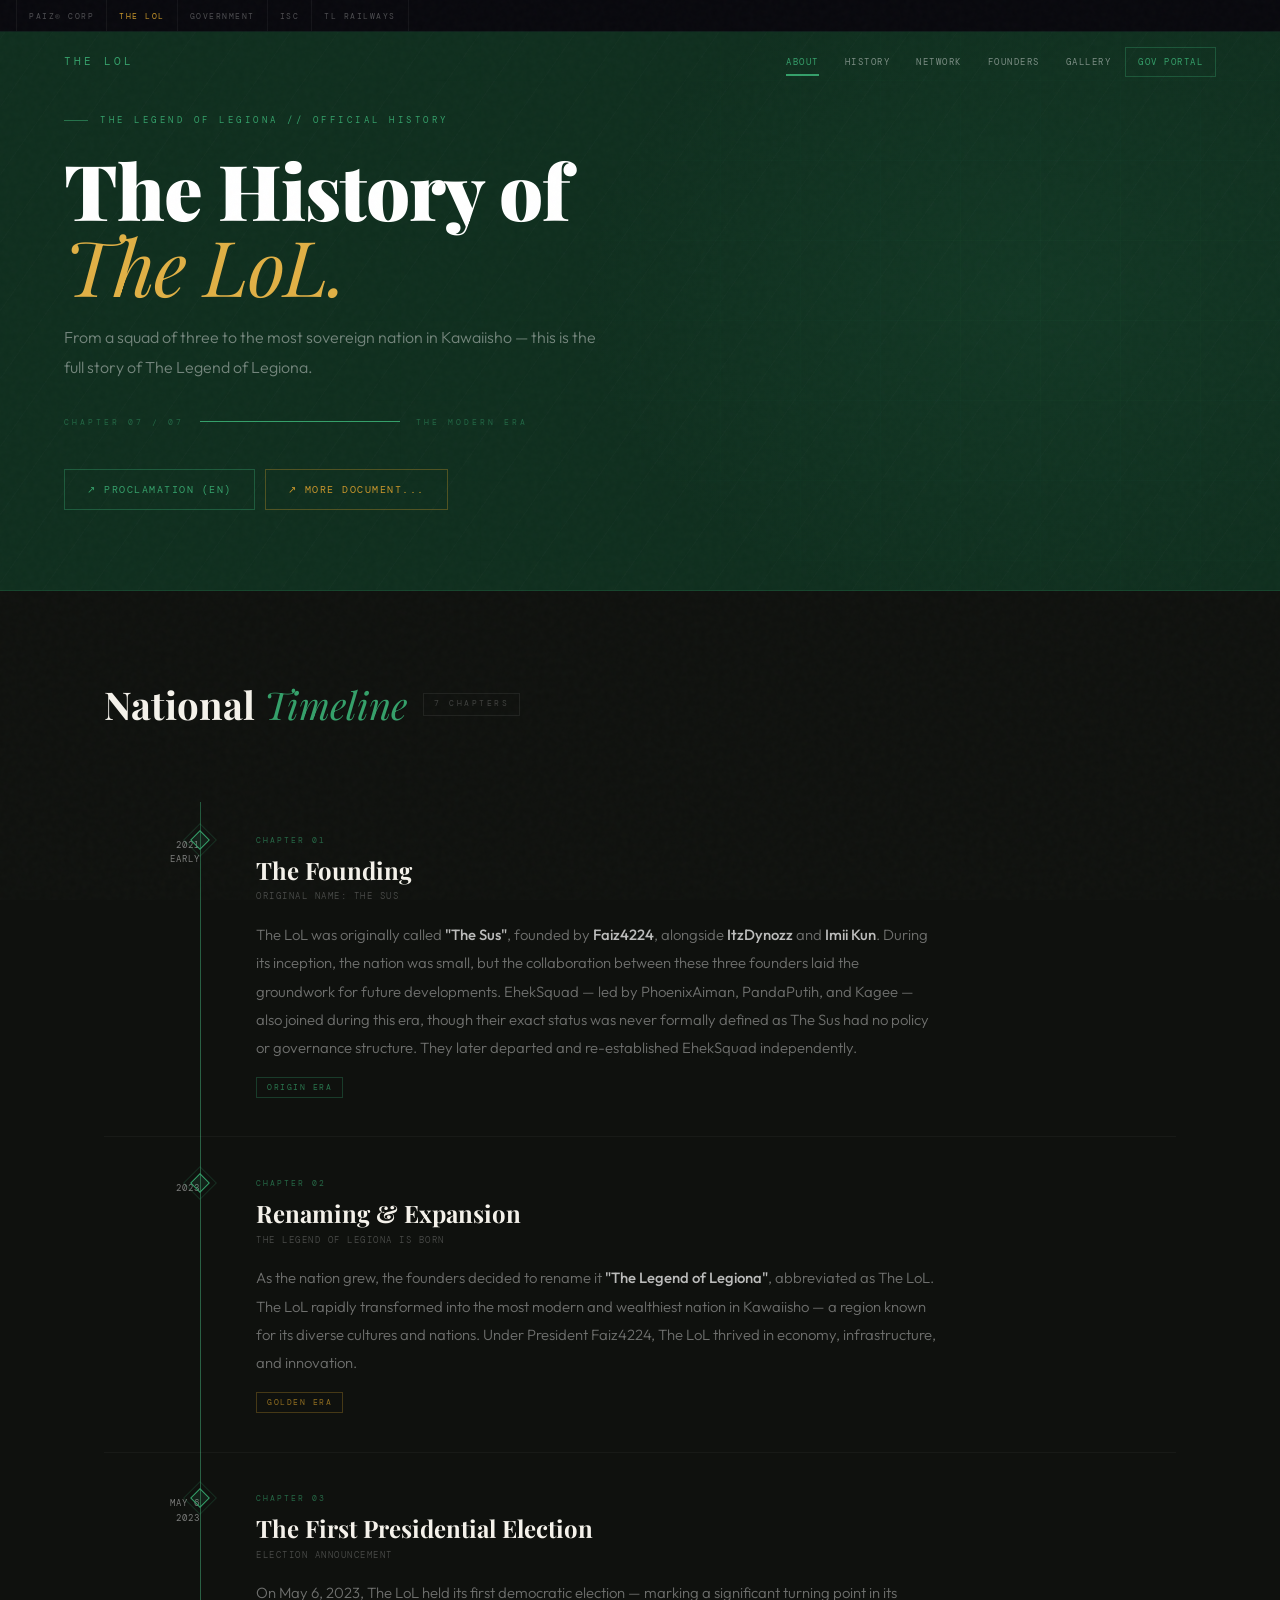
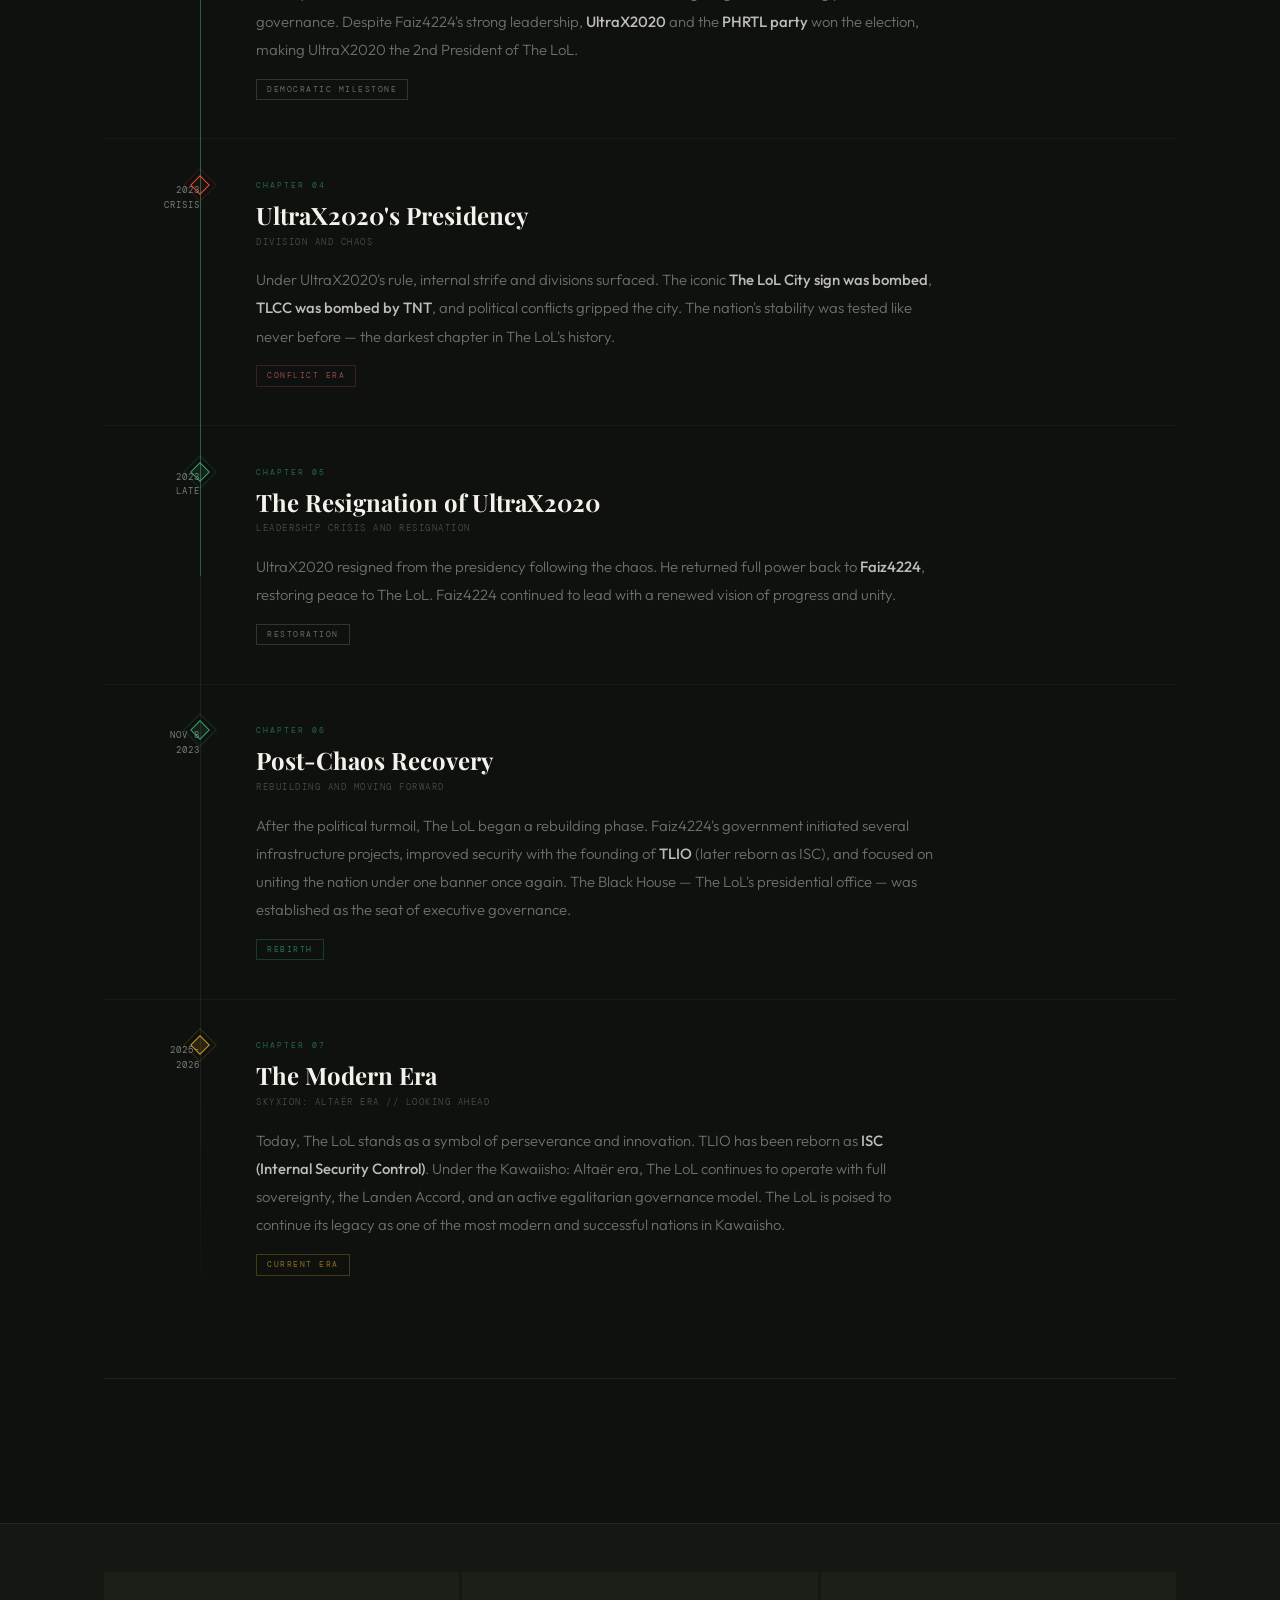
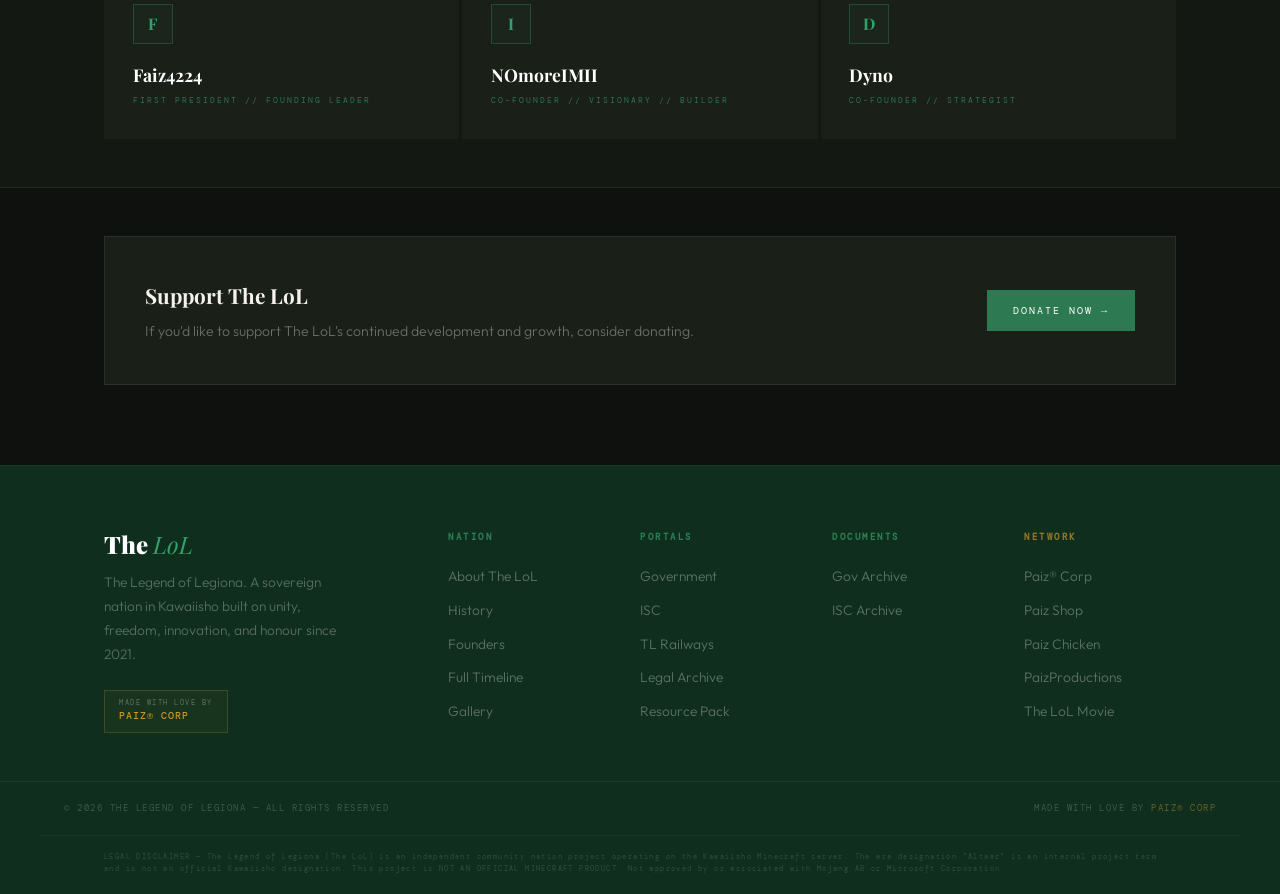
==== commit 17ad0f1e: "Update references from Skyxion to Kawaiisho" ====
--- a/about/index.html
+++ b/about/index.html
@@ -441,7 +441,7 @@
         <div class="ph-inner">
             <div class="ph-eyebrow">THE LEGEND OF LEGIONA // OFFICIAL HISTORY</div>
             <h1>The History of<br><em>The LoL.</em></h1>
-            <p>From a squad of three to the most sovereign nation in Skyxion — this is the full story of The Legend of Legiona.</p>
+            <p>From a squad of three to the most sovereign nation in Kawaiisho — this is the full story of The Legend of Legiona.</p>
             <div class="ph-chapter-track">
                 <span id="chapterLabel">CHAPTER 01 / 07</span>
                 <div class="track-bar"><div class="track-fill" id="trackFill" style="width:0%"></div></div>
@@ -487,7 +487,7 @@
                         <div class="event-num">CHAPTER 02</div>
                         <h2>Renaming &amp; Expansion</h2>
                         <h3>THE LEGEND OF LEGIONA IS BORN</h3>
-                        <p>As the nation grew, the founders decided to rename it <strong>"The Legend of Legiona"</strong>, abbreviated as The LoL. The LoL rapidly transformed into the most modern and wealthiest nation in Skyxion — a region known for its diverse cultures and nations. Under President Faiz4224, The LoL thrived in economy, infrastructure, and innovation.</p>
+                        <p>As the nation grew, the founders decided to rename it <strong>"The Legend of Legiona"</strong>, abbreviated as The LoL. The LoL rapidly transformed into the most modern and wealthiest nation in Kawaiisho — a region known for its diverse cultures and nations. Under President Faiz4224, The LoL thrived in economy, infrastructure, and innovation.</p>
                         <span class="event-badge gold">GOLDEN ERA</span>
                     </div>
                 </div>
@@ -552,7 +552,7 @@
                         <div class="event-num">CHAPTER 07</div>
                         <h2>The Modern Era</h2>
                         <h3>SKYXION: ALTAËR ERA // LOOKING AHEAD</h3>
-                        <p>Today, The LoL stands as a symbol of perseverance and innovation. TLIO has been reborn as <strong>ISC (Internal Security Control)</strong>. Under Skyxion: Altaër era, The LoL continues to operate with full sovereignty, the Landen Accord, and an active egalitarian governance model. The LoL is poised to continue its legacy as one of the most modern and successful nations in Skyxion.</p>
+                        <p>Today, The LoL stands as a symbol of perseverance and innovation. TLIO has been reborn as <strong>ISC (Internal Security Control)</strong>. Under the Kawaiisho: Altaër era, The LoL continues to operate with full sovereignty, the Landen Accord, and an active egalitarian governance model. The LoL is poised to continue its legacy as one of the most modern and successful nations in Kawaiisho.</p>
                         <span class="event-badge gold">CURRENT ERA</span>
                     </div>
                 </div>
@@ -571,8 +571,8 @@
                 </div>
                 <div class="founder-block">
                     <div class="fb-init">I</div>
-                    <div class="fb-name">Imii Kun</div>
-                    <div class="fb-role">CO-FOUNDER // VISIONARY</div>
+                    <div class="fb-name">NOmoreIMII</div>
+                    <div class="fb-role">CO-FOUNDER // VISIONARY // BUILDER</div>
                 </div>
                 <div class="founder-block">
                     <div class="fb-init">D</div>
@@ -598,7 +598,7 @@
         <div class="footer-main">
             <div>
                 <div class="f-logo">The <em>LoL</em></div>
-                <p class="f-desc">The Legend of Legiona. A sovereign nation in Skyxion built on unity, freedom, innovation, and honour since 2021.</p>
+                <p class="f-desc">The Legend of Legiona. A sovereign nation in Kawaiisho built on unity, freedom, innovation, and honour since 2021.</p>
                 <a href="https://faizzzlol.github.io/paizcorp/" class="f-network-badge" rel="noopener">
                     <div>
                         <div class="fbn-label">MADE WITH LOVE BY</div>
@@ -639,11 +639,11 @@
         <div class="footer-bottom">
             <div class="footer-bottom-inner">
                 <p>© 2026 THE LEGEND OF LEGIONA — ALL RIGHTS RESERVED</p>
-                <p>MADE WITH LOVE BY <a href="https://faizzzlol.github.io/paizcorp/" rel="noopener">PAIZ® CORP</a> NETWORK // SKYXION: ALTAËR ERA</p>
+                <p>MADE WITH LOVE BY <a href="https://faizzzlol.github.io/paizcorp/" rel="noopener">PAIZ® CORP</a></p>
             </div>
         </div>
         <div class="footer-legal">
-            <p>LEGAL DISCLAIMER — The Legend of Legiona (The LoL) is an independent community project within Minecraft. The terms "Skyxion" and "Altaër" used within this project and era designation are not affiliated with, or associated with Kawaiisho. This project is NOT AN OFFICIAL MINECRAFT PRODUCT. Not approved by or associated with Mojang AB or Microsoft Corporation.</p>
+            <p>LEGAL DISCLAIMER — The Legend of Legiona (The LoL) is an independent community nation project operating on the Kawaiisho Minecraft server. The era designation "Altaër" is an internal project term and is not an official Kawaiisho designation. This project is NOT AN OFFICIAL MINECRAFT PRODUCT. Not approved by or associated with Mojang AB or Microsoft Corporation.</p>
         </div>
     </footer>
 
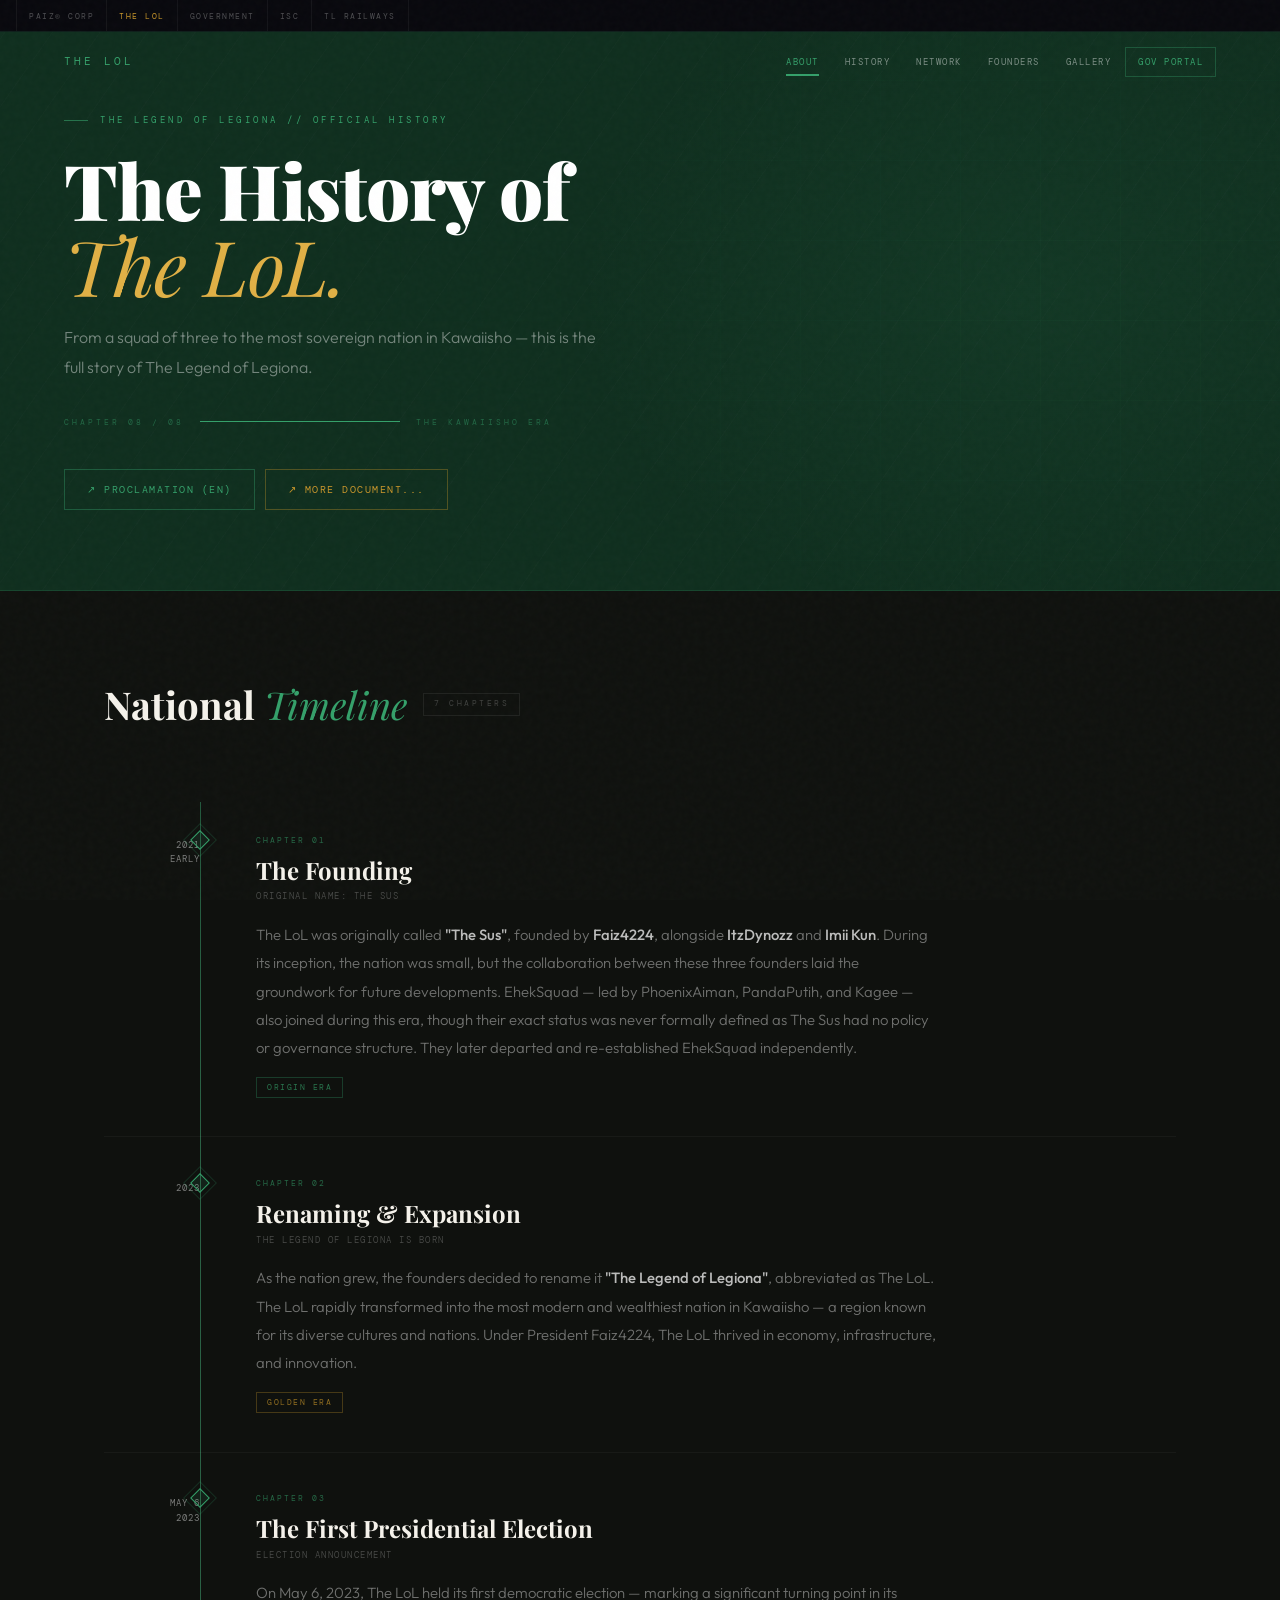
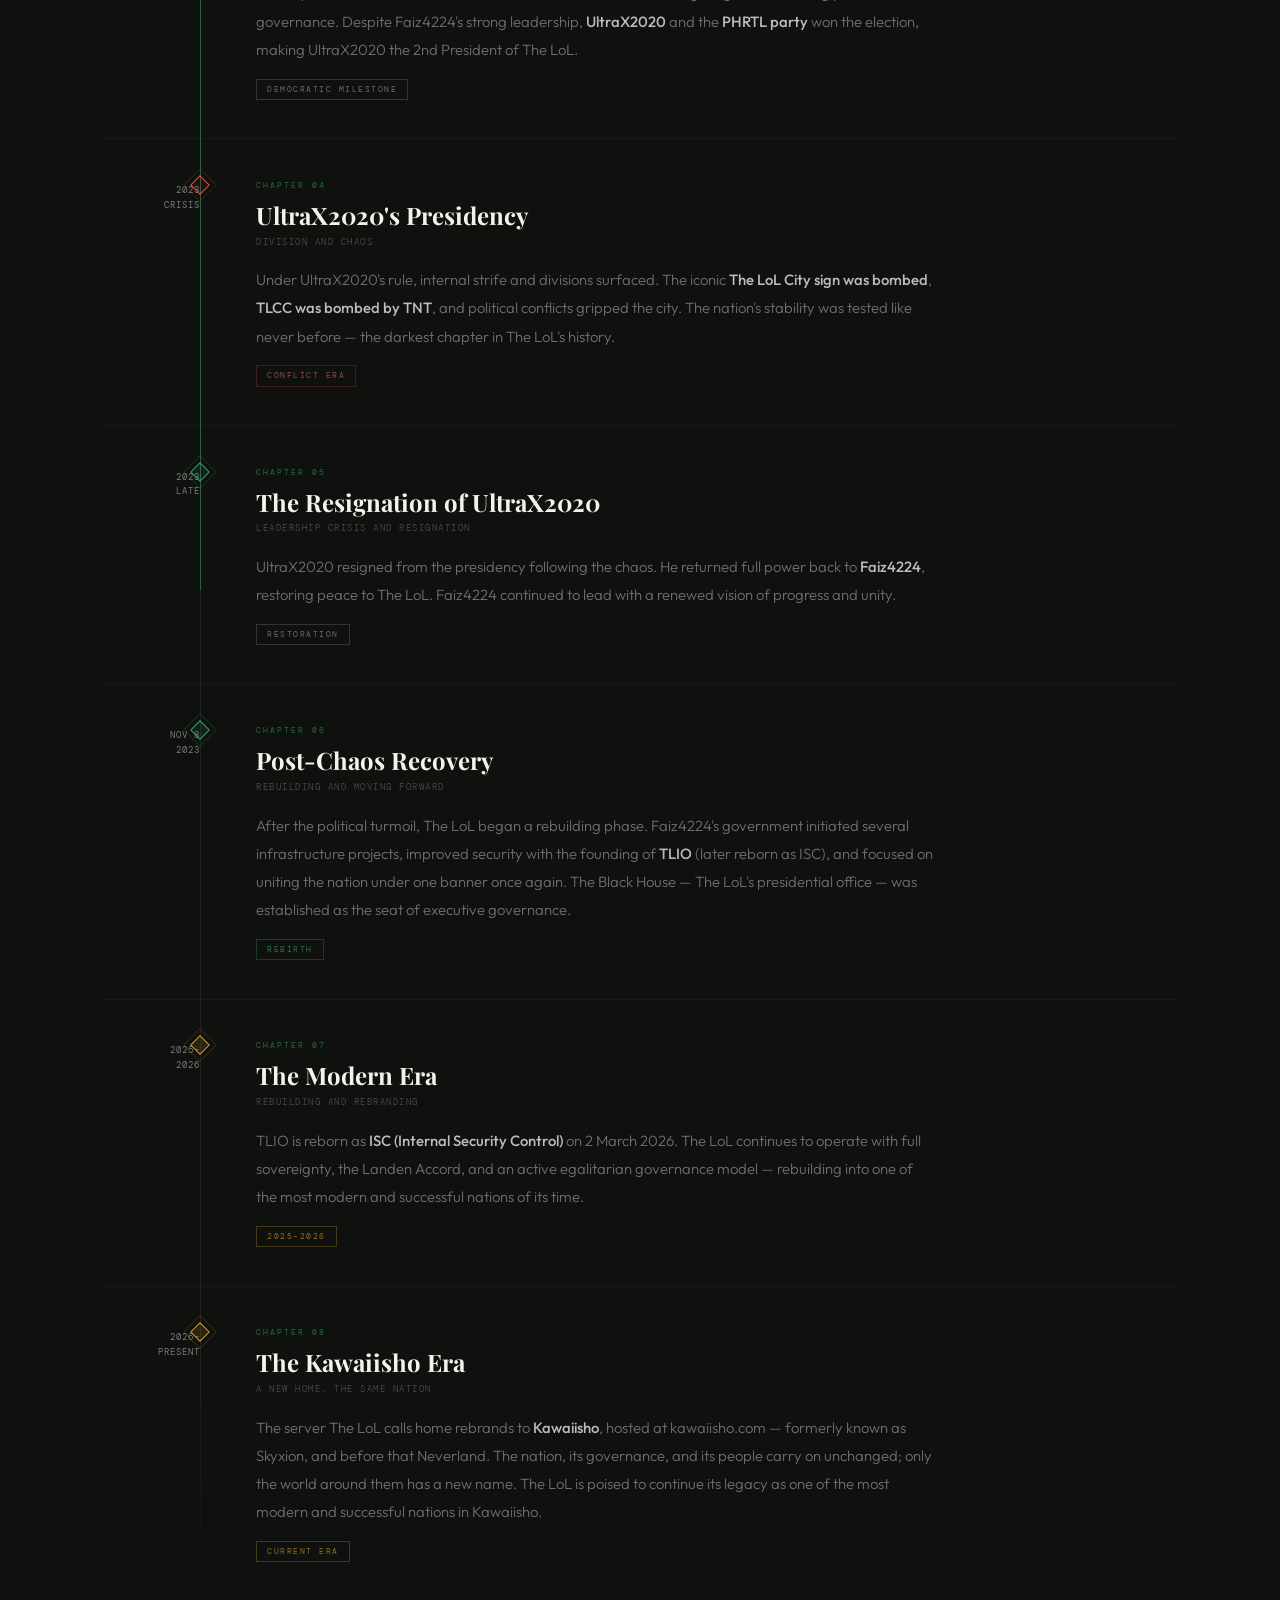
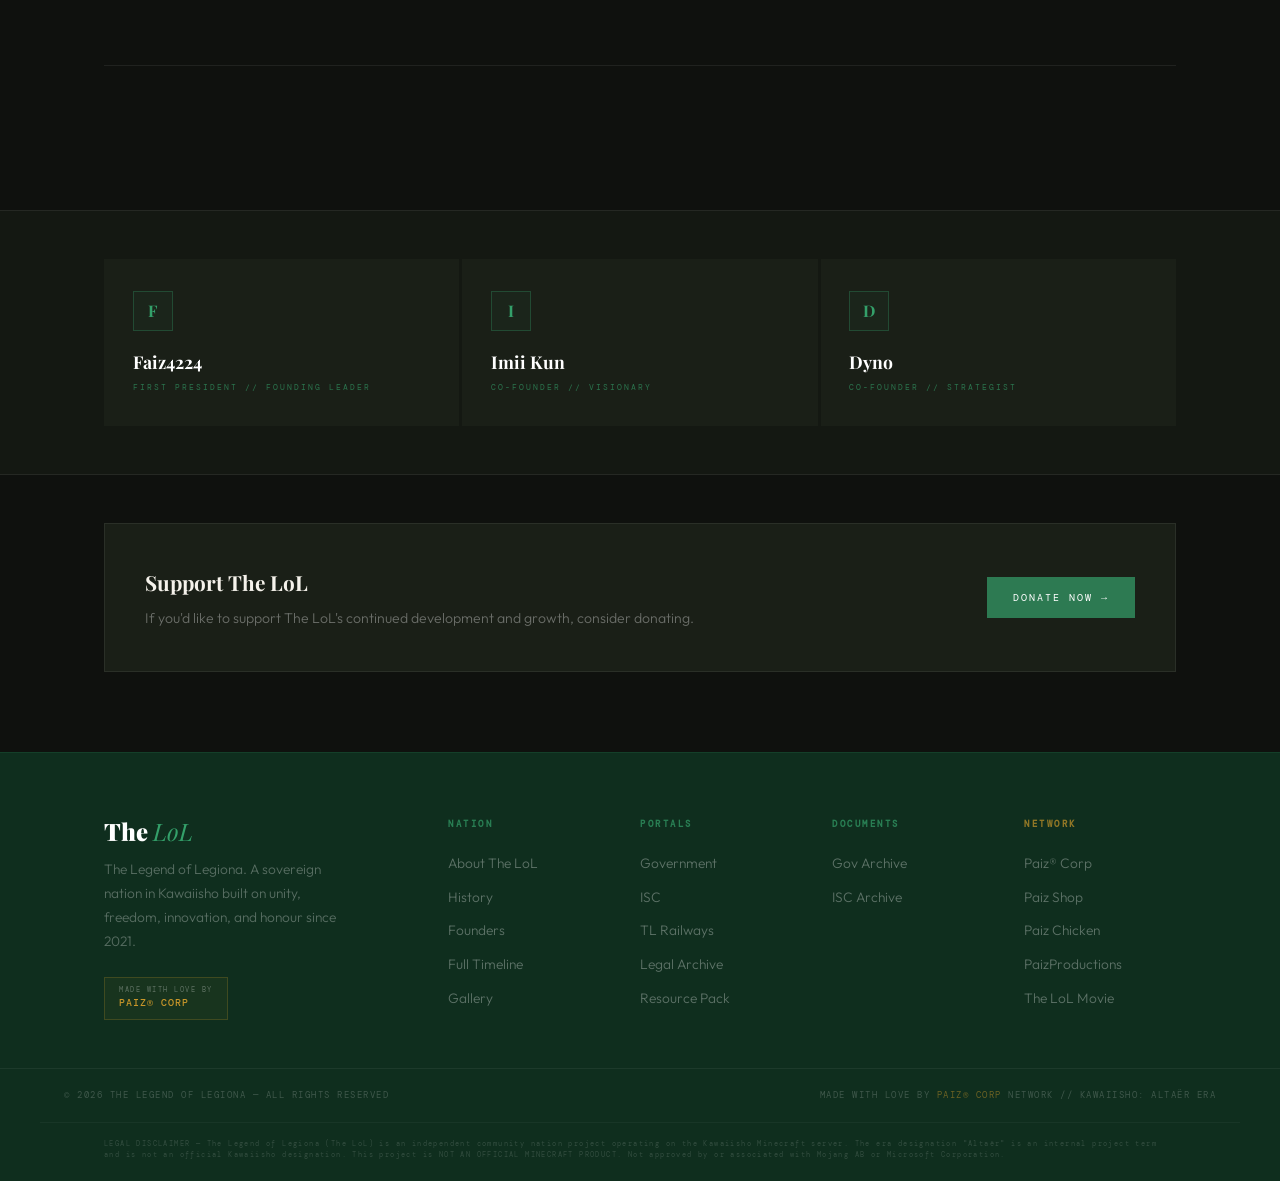
==== commit 68d76932: "Add Chapter 8 and update event details" ====
--- a/about/index.html
+++ b/about/index.html
@@ -379,6 +379,7 @@
         <button class="ci-dot"        data-chapter="4" data-type="white"  data-label="CH.05 — Resignation" aria-label="Chapter 5: Resignation"></button>
         <button class="ci-dot"        data-chapter="5" data-type="green"  data-label="CH.06 — Recovery" aria-label="Chapter 6: Recovery"></button>
         <button class="ci-dot"        data-chapter="6" data-type="gold"   data-label="CH.07 — Modern Era" aria-label="Chapter 7: Modern Era"></button>
+        <button class="ci-dot"        data-chapter="7" data-type="gold"   data-label="CH.08 — Kawaiisho Era" aria-label="Chapter 8: Kawaiisho Era"></button>
     </nav>
 
     <!-- KONAMI OVERLAY -->
@@ -551,8 +552,21 @@
                     <div class="event-content">
                         <div class="event-num">CHAPTER 07</div>
                         <h2>The Modern Era</h2>
-                        <h3>SKYXION: ALTAËR ERA // LOOKING AHEAD</h3>
-                        <p>Today, The LoL stands as a symbol of perseverance and innovation. TLIO has been reborn as <strong>ISC (Internal Security Control)</strong>. Under the Kawaiisho: Altaër era, The LoL continues to operate with full sovereignty, the Landen Accord, and an active egalitarian governance model. The LoL is poised to continue its legacy as one of the most modern and successful nations in Kawaiisho.</p>
+                        <h3>REBUILDING AND REBRANDING</h3>
+                        <p>TLIO is reborn as <strong>ISC (Internal Security Control)</strong> on 2 March 2026. The LoL continues to operate with full sovereignty, the Landen Accord, and an active egalitarian governance model — rebuilding into one of the most modern and successful nations of its time.</p>
+                        <span class="event-badge gold">2025–2026</span>
+                    </div>
+                </div>
+
+                <!-- Chapter 8 -->
+                <div class="event gold-event" id="ch-7" data-chapter-name="THE KAWAIISHO ERA">
+                    <div class="event-year">2026–<br>PRESENT</div>
+                    <div class="event-dot gold"></div>
+                    <div class="event-content">
+                        <div class="event-num">CHAPTER 08</div>
+                        <h2>The Kawaiisho Era</h2>
+                        <h3>A NEW HOME, THE SAME NATION</h3>
+                        <p>The server The LoL calls home rebrands to <strong>Kawaiisho</strong>, hosted at kawaiisho.com — formerly known as Skyxion, and before that Neverland. The nation, its governance, and its people carry on unchanged; only the world around them has a new name. The LoL is poised to continue its legacy as one of the most modern and successful nations in Kawaiisho.</p>
                         <span class="event-badge gold">CURRENT ERA</span>
                     </div>
                 </div>
@@ -571,8 +585,8 @@
                 </div>
                 <div class="founder-block">
                     <div class="fb-init">I</div>
-                    <div class="fb-name">NOmoreIMII</div>
-                    <div class="fb-role">CO-FOUNDER // VISIONARY // BUILDER</div>
+                    <div class="fb-name">Imii Kun</div>
+                    <div class="fb-role">CO-FOUNDER // VISIONARY</div>
                 </div>
                 <div class="founder-block">
                     <div class="fb-init">D</div>
@@ -639,7 +653,7 @@
         <div class="footer-bottom">
             <div class="footer-bottom-inner">
                 <p>© 2026 THE LEGEND OF LEGIONA — ALL RIGHTS RESERVED</p>
-                <p>MADE WITH LOVE BY <a href="https://faizzzlol.github.io/paizcorp/" rel="noopener">PAIZ® CORP</a></p>
+                <p>MADE WITH LOVE BY <a href="https://faizzzlol.github.io/paizcorp/" rel="noopener">PAIZ® CORP</a> NETWORK // KAWAIISHO: ALTAËR ERA</p>
             </div>
         </div>
         <div class="footer-legal">
@@ -694,7 +708,7 @@
 
     const CHAPTER_NAMES = [
         'THE FOUNDING', 'RENAMING & EXPANSION', 'FIRST ELECTION',
-        'DIVISION & CHAOS', 'RESTORATION', 'REBUILDING', 'THE MODERN ERA'
+        'DIVISION & CHAOS', 'RESTORATION', 'REBUILDING', 'THE MODERN ERA', 'THE KAWAIISHO ERA'
     ];
 
     let currentChapter = -1;
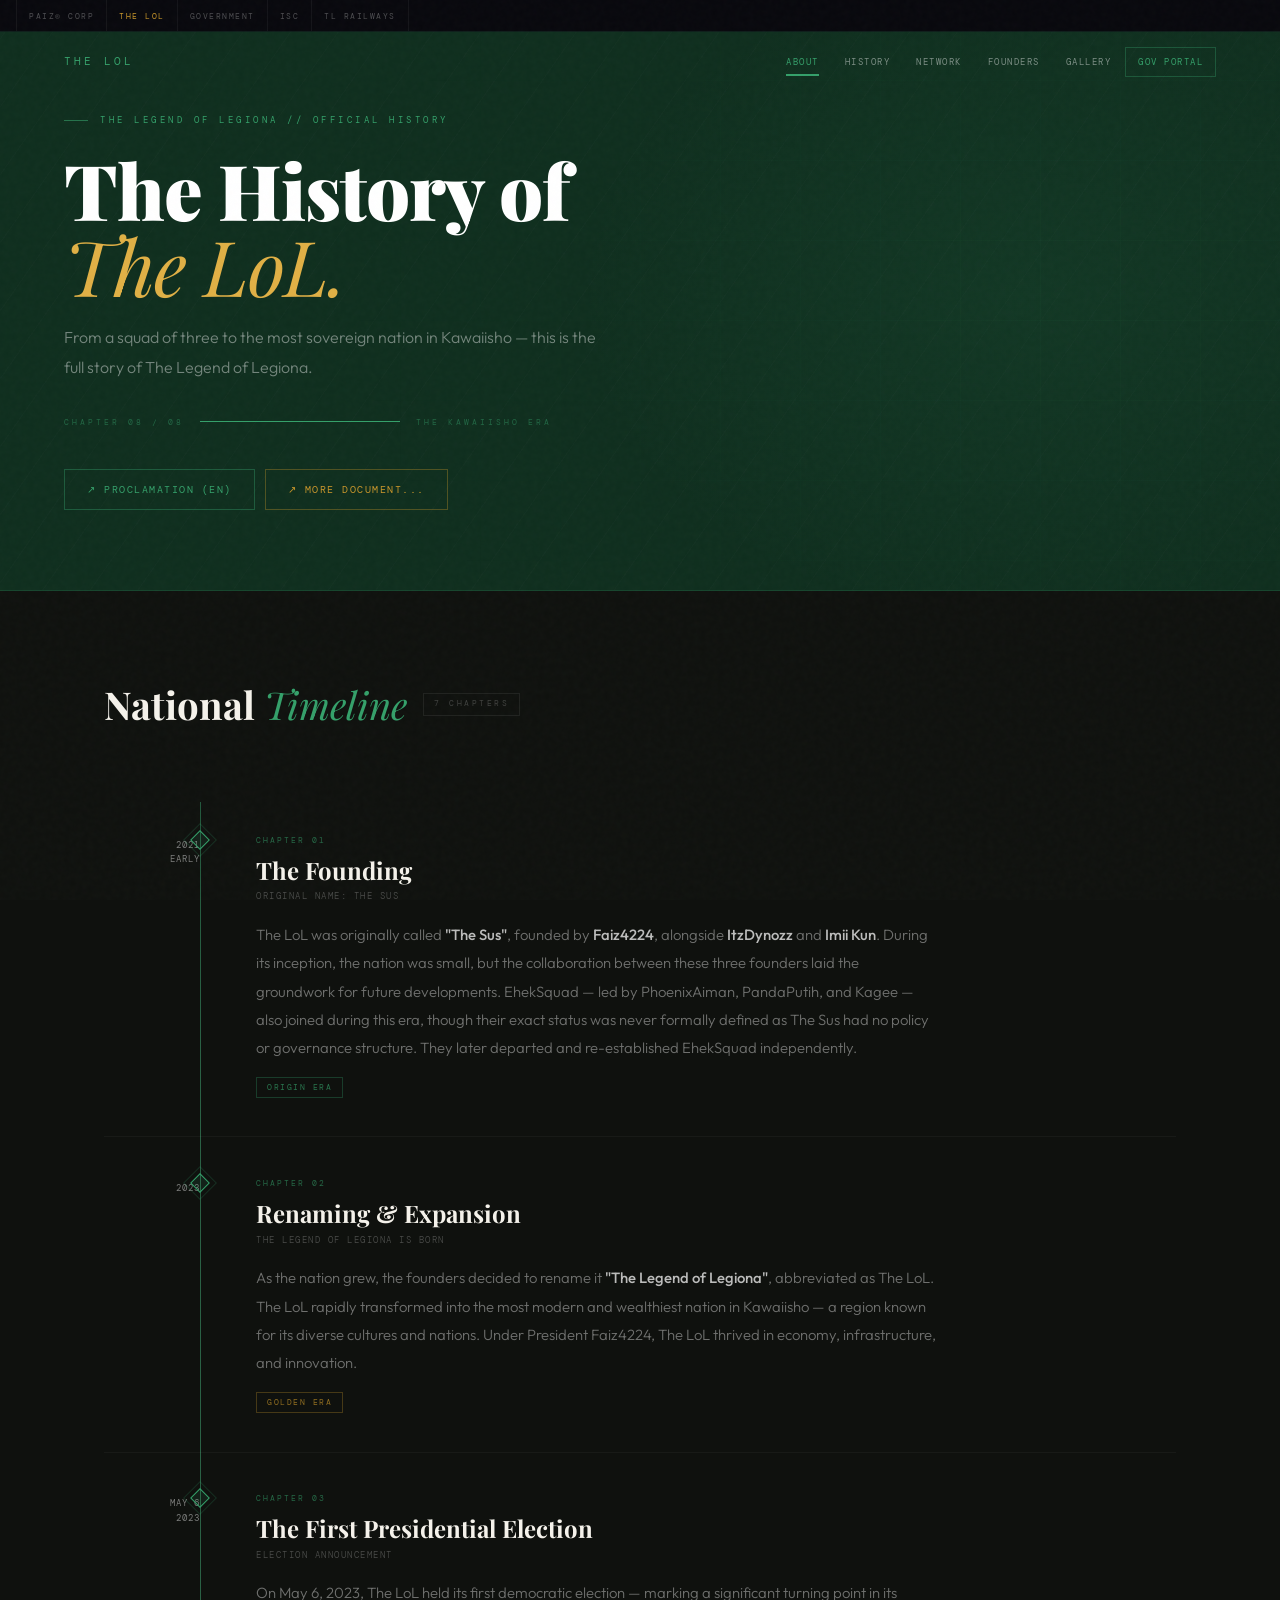
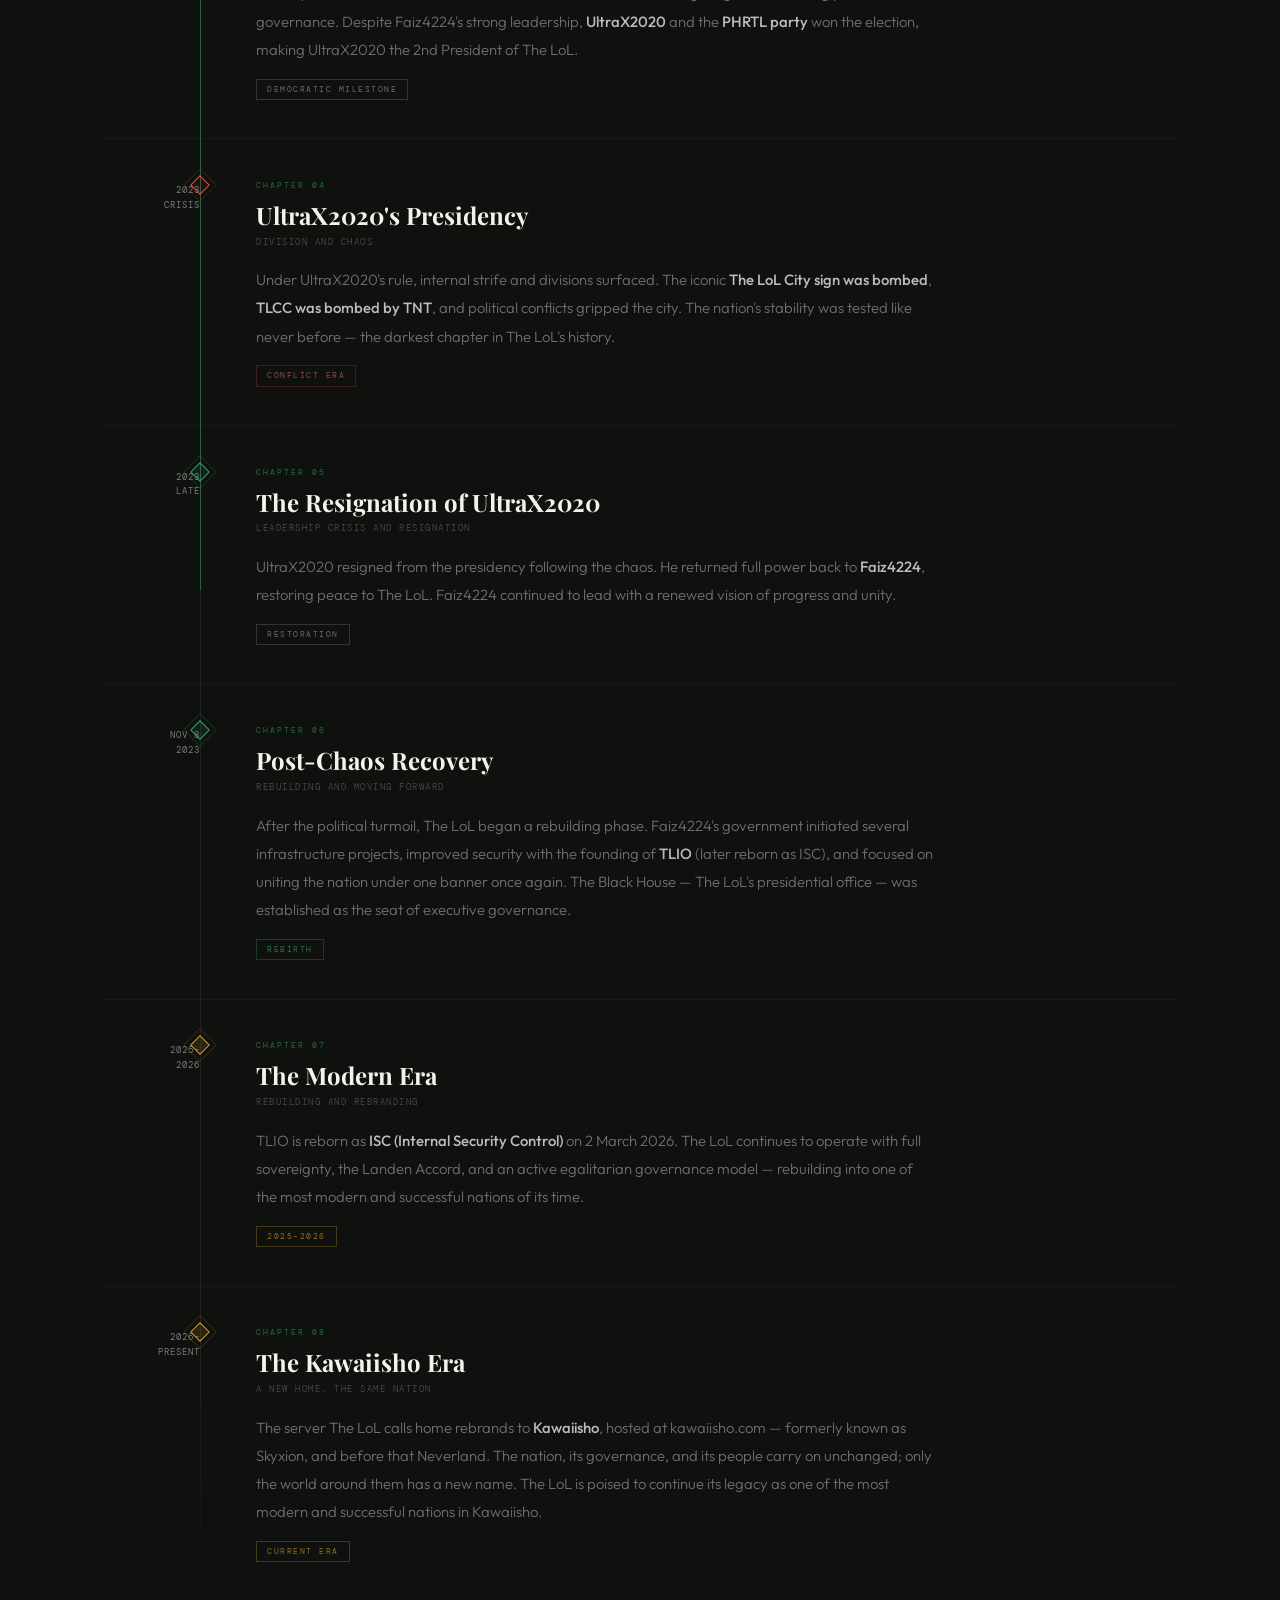
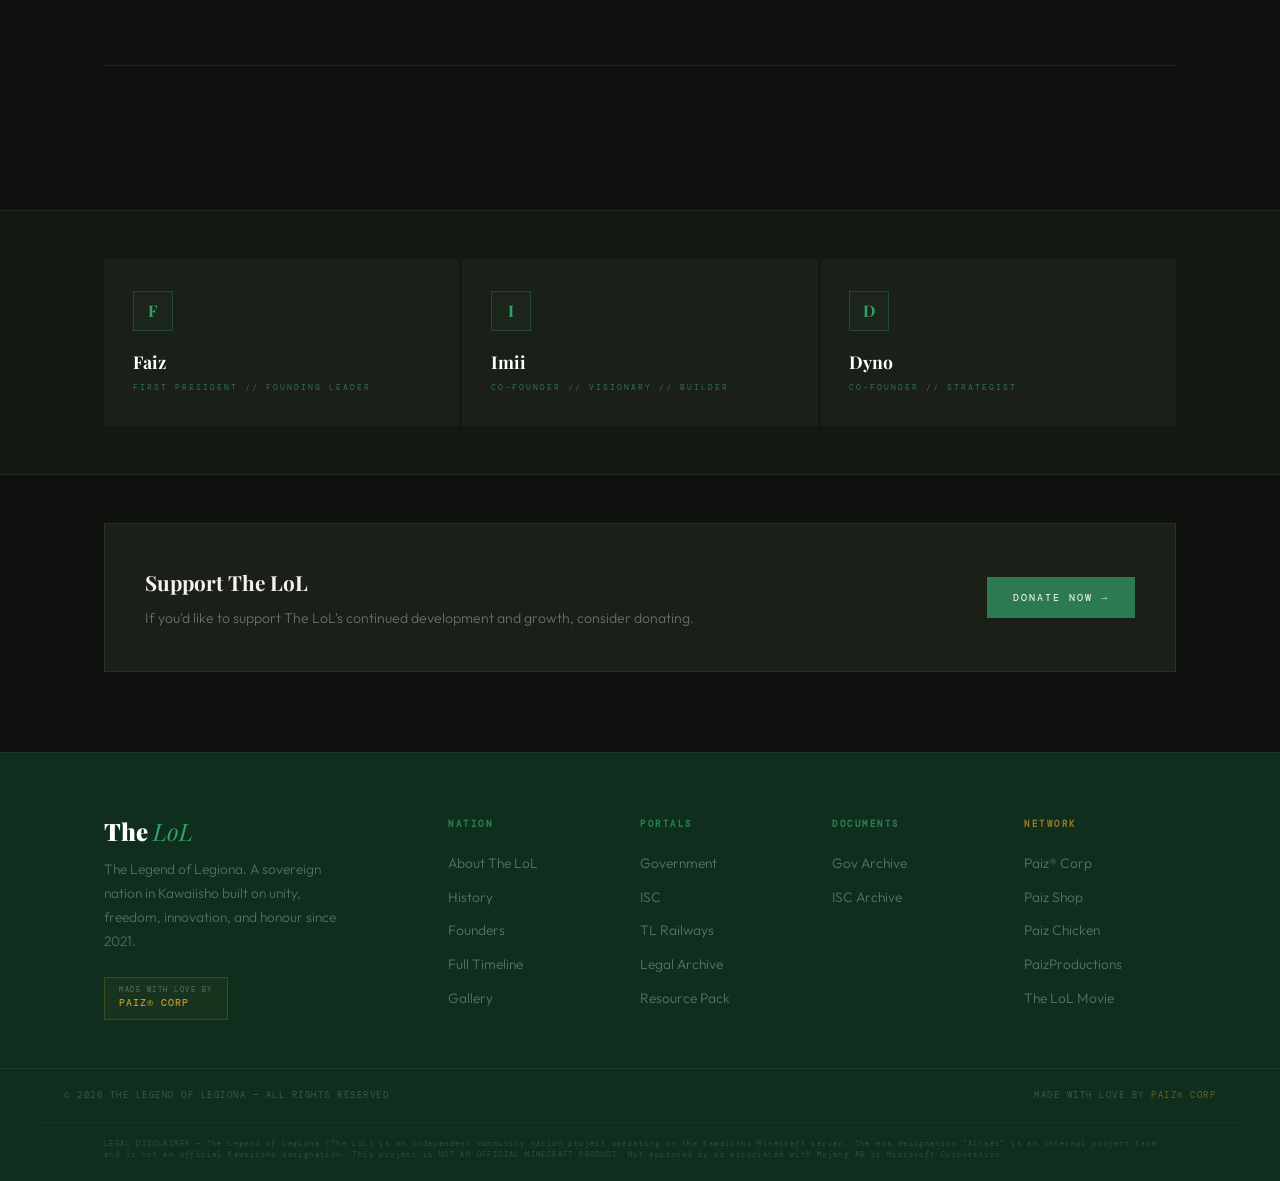
==== commit f16bc798: "Refactor founder avatar loading to use TAB avatars API Updated founder avatar loading logic to utili" ====
--- a/about/index.html
+++ b/about/index.html
@@ -292,8 +292,11 @@
         .founder-block:hover { background: rgba(52,160,106,0.05); }
         .founder-block::after { content: ''; position: absolute; bottom: 0; left: 0; right: 0; height: 2px; background: var(--emerald); transform: scaleX(0); transform-origin: left; transition: transform 0.35s ease; }
         .founder-block:hover::after { transform: scaleX(1); }
-        .fb-init { width: 40px; height: 40px; border: 1px solid rgba(52,160,106,0.3); display: flex; align-items: center; justify-content: center; font-family: 'Playfair Display', serif; font-size: 1rem; font-weight: 700; color: var(--emerald); background: rgba(52,160,106,0.05); margin-bottom: 1rem; transition: border-color 0.3s, background 0.3s; }
+        .fb-init { width: 40px; height: 40px; border: 1px solid rgba(52,160,106,0.3); display: flex; align-items: center; justify-content: center; font-family: 'Playfair Display', serif; font-size: 1rem; font-weight: 700; color: var(--emerald); background: rgba(52,160,106,0.05); margin-bottom: 1rem; transition: border-color 0.3s, background 0.3s; position: relative; overflow: hidden; }
         .founder-block:hover .fb-init { border-color: rgba(52,160,106,0.6); background: rgba(52,160,106,0.1); }
+        .fb-init img { position: absolute; inset: 0; width: 100%; height: 100%; object-fit: cover; image-rendering: pixelated; opacity: 0; transition: opacity 0.3s; }
+        .fb-init img.loaded { opacity: 1; }
+        .fb-init .init-letter { position: relative; z-index: 1; }
         .fb-name { font-family: 'Playfair Display', serif; font-size: 1.1rem; font-weight: 700; color: #fff; margin-bottom: 0.2rem; }
         .fb-role { font-family: 'DM Mono', monospace; font-size: 0.48rem; letter-spacing: 2px; color: var(--emerald); opacity: 0.65; }
 
@@ -579,17 +582,17 @@
         <div class="founders-strip reveal">
             <div class="fs-inner">
                 <div class="founder-block">
-                    <div class="fb-init">F</div>
-                    <div class="fb-name">Faiz4224</div>
+                    <div class="fb-init" data-username="Faiz4224"><span class="init-letter">F</span></div>
+                    <div class="fb-name">Faiz</div>
                     <div class="fb-role">FIRST PRESIDENT // FOUNDING LEADER</div>
                 </div>
                 <div class="founder-block">
-                    <div class="fb-init">I</div>
-                    <div class="fb-name">Imii Kun</div>
-                    <div class="fb-role">CO-FOUNDER // VISIONARY</div>
+                    <div class="fb-init" data-username="NOmoreIMII"><span class="init-letter">I</span></div>
+                    <div class="fb-name">Imii</div>
+                    <div class="fb-role">CO-FOUNDER // VISIONARY // BUILDER</div>
                 </div>
                 <div class="founder-block">
-                    <div class="fb-init">D</div>
+                    <div class="fb-init" data-username="LonelyDynozz"><span class="init-letter">D</span></div>
                     <div class="fb-name">Dyno</div>
                     <div class="fb-role">CO-FOUNDER // STRATEGIST</div>
                 </div>
@@ -653,7 +656,7 @@
         <div class="footer-bottom">
             <div class="footer-bottom-inner">
                 <p>© 2026 THE LEGEND OF LEGIONA — ALL RIGHTS RESERVED</p>
-                <p>MADE WITH LOVE BY <a href="https://faizzzlol.github.io/paizcorp/" rel="noopener">PAIZ® CORP</a> NETWORK // KAWAIISHO: ALTAËR ERA</p>
+                <p>MADE WITH LOVE BY <a href="https://faizzzlol.github.io/paizcorp/" rel="noopener">PAIZ® CORP</a></p>
             </div>
         </div>
         <div class="footer-legal">
@@ -842,6 +845,27 @@
 
     // Initial call
     updateChapterTracking();
+
+    // ════════════════════════════════════════════════════════════════
+    //  FOUNDER AVATARS — TAB avatars API (auto-detects Java or Bedrock)
+    // ════════════════════════════════════════════════════════════════
+    (function () {
+        function loadFounderAvatar(el) {
+            const username = el.dataset.username;
+            if (!username) return;
+
+            const img = document.createElement('img');
+            img.alt = '';
+            img.loading = 'lazy';
+            img.onload = () => img.classList.add('loaded');
+            img.onerror = () => img.remove();
+            img.src = `https://tabavatars.net/avatar/?username=${encodeURIComponent(username)}&size=96&type=helm`;
+
+            el.appendChild(img);
+        }
+
+        document.querySelectorAll('.fb-init[data-username]').forEach(loadFounderAvatar);
+    })();
     </script>
 </body>
 </html>
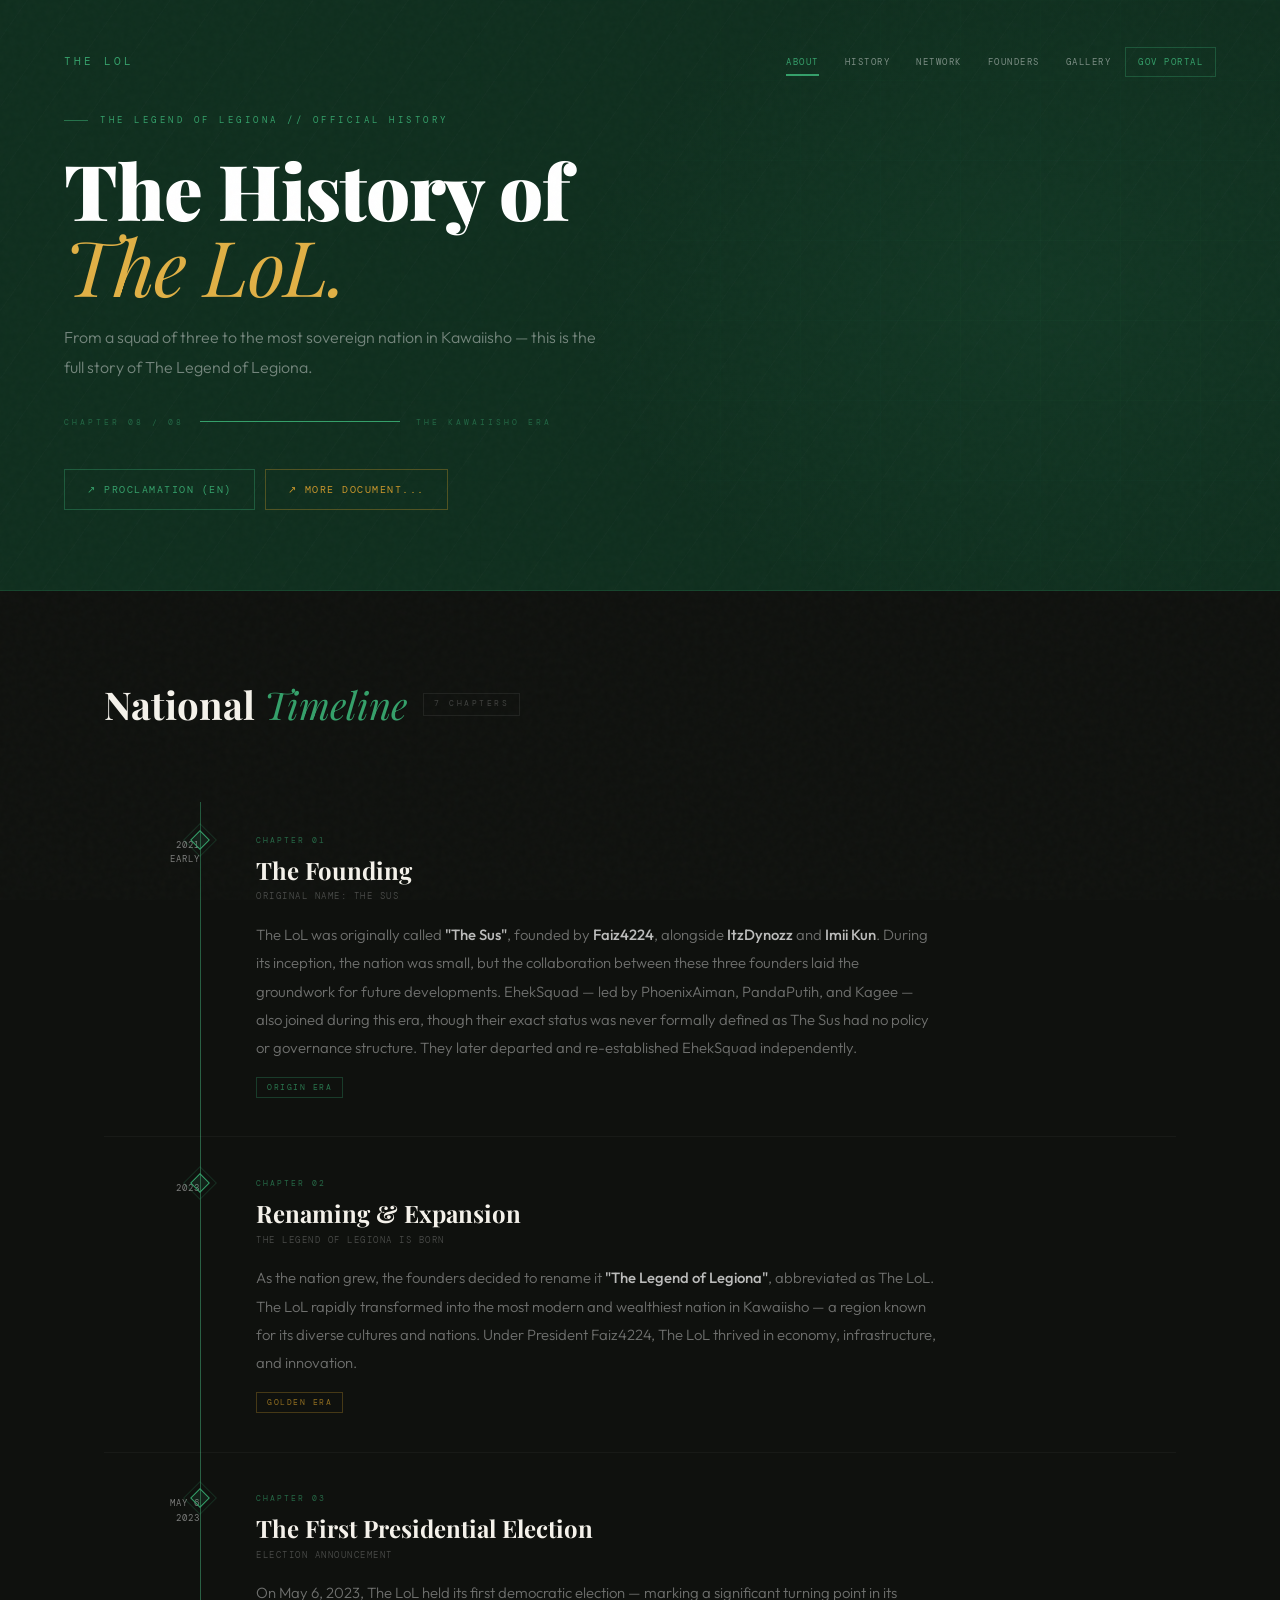
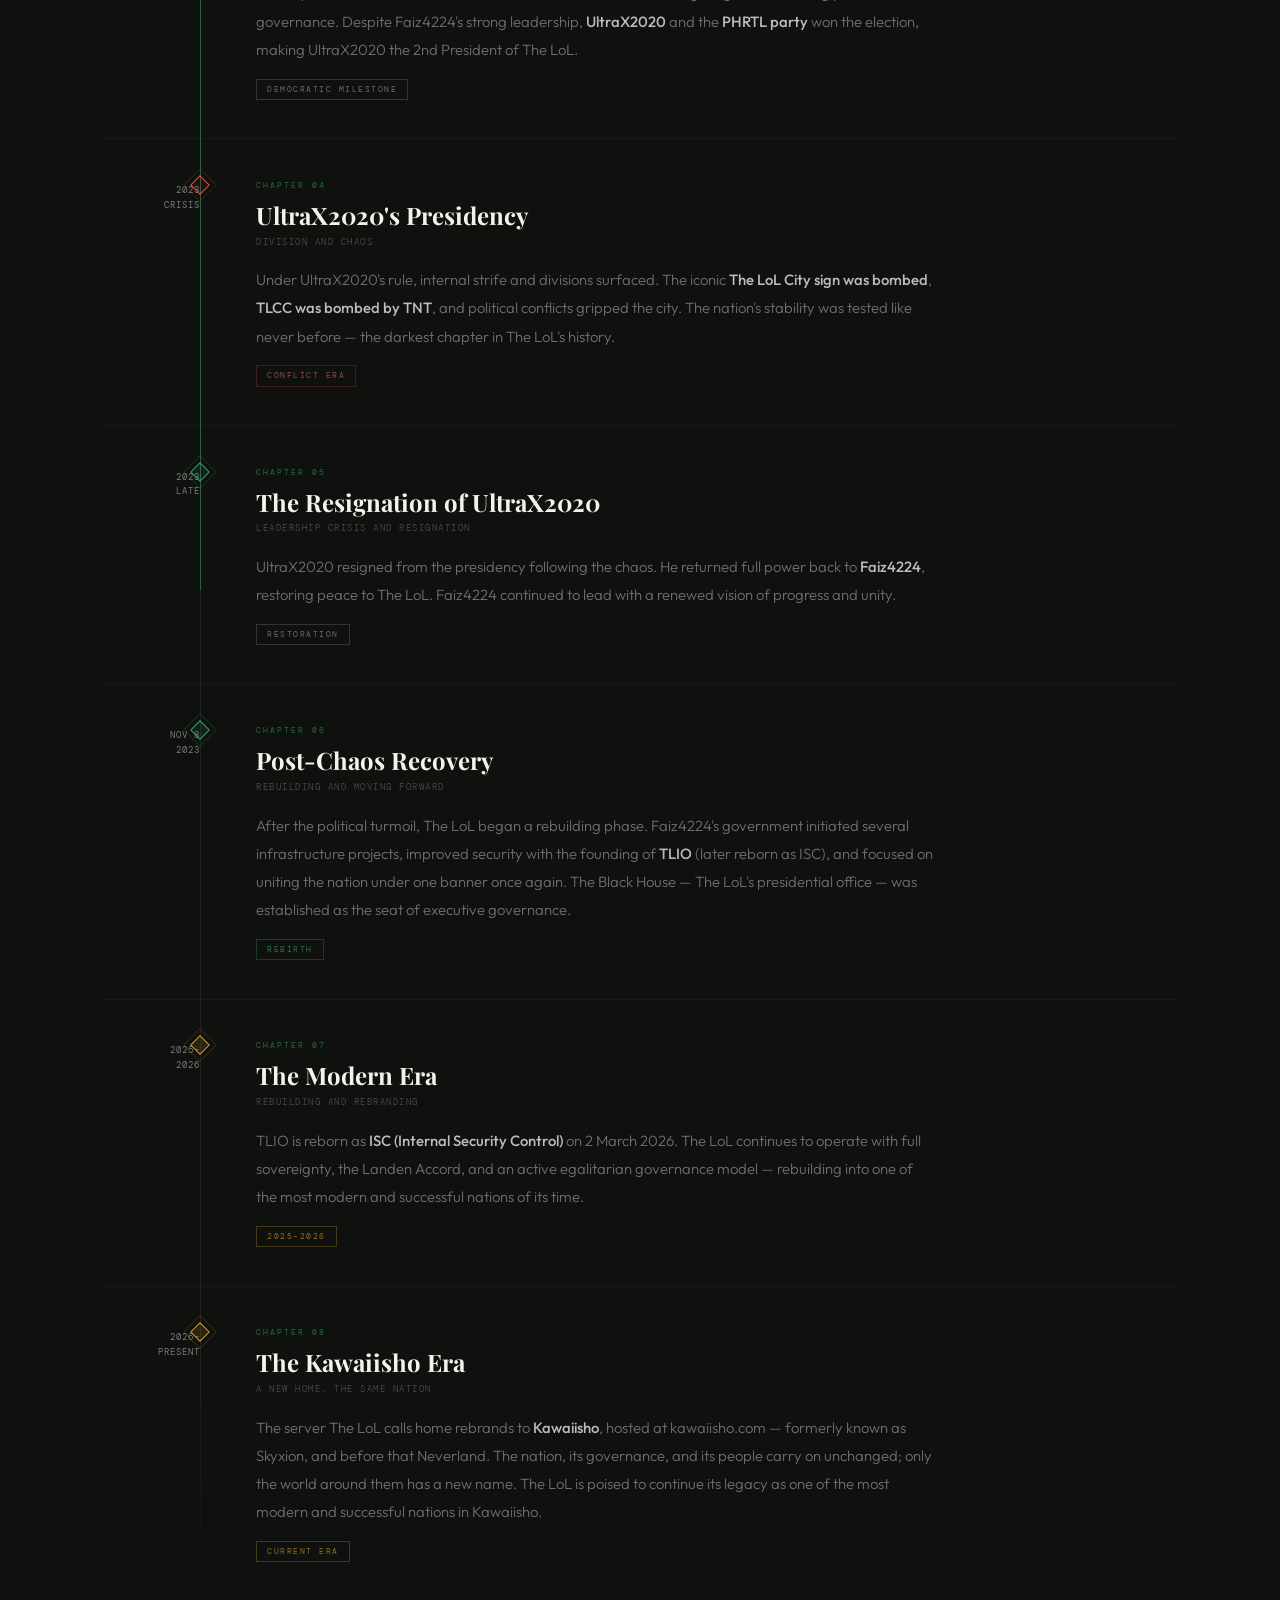
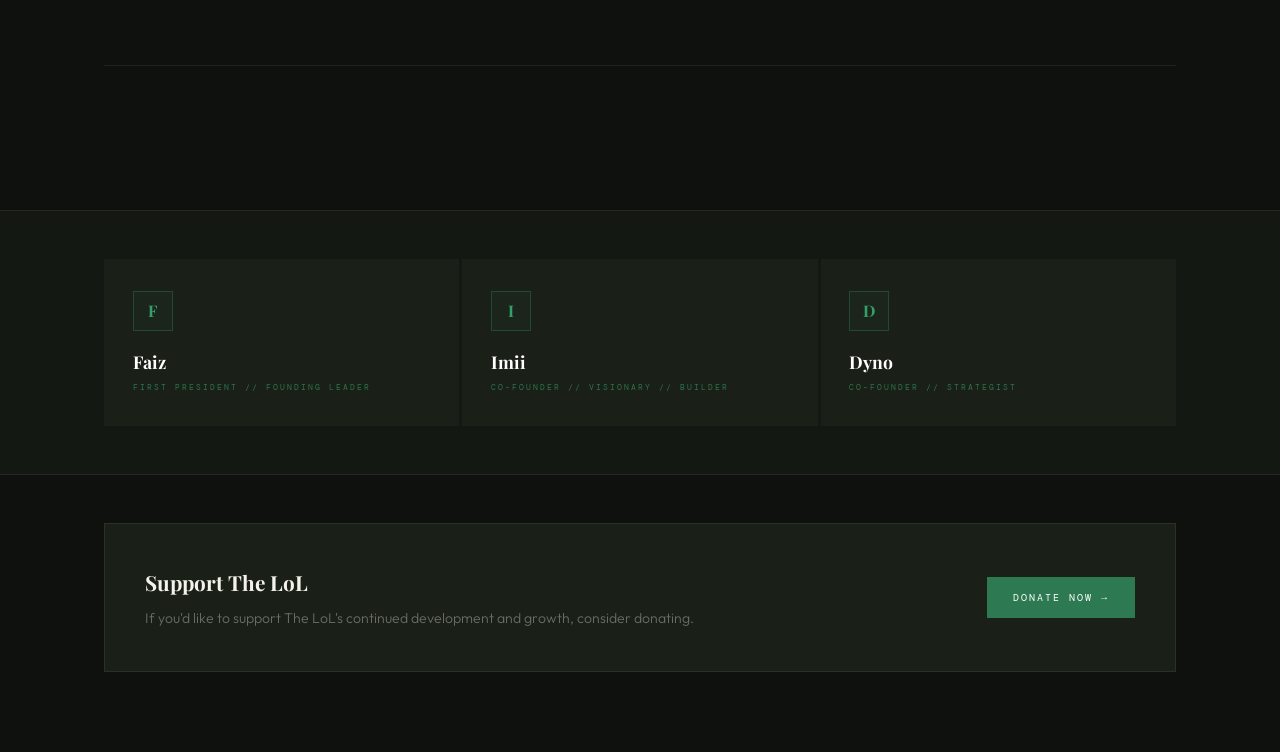
==== commit 1ed79cdd: "Add files via upload" ====
--- a/about/index.html
+++ b/about/index.html
@@ -396,16 +396,8 @@
         </div>
     </div>
 
-    <!-- NETWORK BAR (unified) -->
-    <nav class="netbar" id="netbar" aria-label="Network">
-        <div class="netbar-inner">
-            <a href="https://faizzzlol.github.io/paizcorp/" rel="noopener">PAIZ® CORP</a>
-            <a href="/main/" class="nb-active">THE LOL</a>
-            <a href="/gov/">GOVERNMENT</a>
-            <a href="/isc/">ISC</a>
-            <a href="/tlrailways/">TL RAILWAYS</a>
-        </div>
-    </nav>
+    <!-- NETWORK BAR (loaded from assets/partials/netbar.html — see partials.js) -->
+    <div id="netbar-placeholder"></div>
 
     <!-- SITE NAV -->
     <header class="sitenav" id="sitenav">
@@ -610,59 +602,8 @@
         </div>
     </main>
 
-    <!-- FOOTER (unified with main site) -->
-    <footer>
-        <div class="footer-main">
-            <div>
-                <div class="f-logo">The <em>LoL</em></div>
-                <p class="f-desc">The Legend of Legiona. A sovereign nation in Kawaiisho built on unity, freedom, innovation, and honour since 2021.</p>
-                <a href="https://faizzzlol.github.io/paizcorp/" class="f-network-badge" rel="noopener">
-                    <div>
-                        <div class="fbn-label">MADE WITH LOVE BY</div>
-                        <div class="fbn-name">PAIZ® CORP</div>
-                    </div>
-                </a>
-            </div>
-            <div class="f-col">
-                <h5>NATION</h5>
-                <a href="/main/#about">About The LoL</a>
-                <a href="/main/#history">History</a>
-                <a href="/main/#founders">Founders</a>
-                <a href="/main/about/">Full Timeline</a>
-                <a href="/gallery/">Gallery</a>
-            </div>
-            <div class="f-col">
-                <h5>PORTALS</h5>
-                <a href="/gov/">Government</a>
-                <a href="/isc/">ISC</a>
-                <a href="/tlrailways/">TL Railways</a>
-                <a href="/gov/systems/archives/">Legal Archive</a>
-                <a href="/main/pack/">Resource Pack</a>
-            </div>
-            <div class="f-col">
-                <h5>DOCUMENTS</h5>
-                <a href="/gov/systems/archives/">Gov Archive</a>
-                <a href="/isc/national/">ISC Archive</a>
-            </div>
-            <div class="f-col network">
-                <h5>NETWORK</h5>
-                <a href="https://faizzzlol.github.io/paizcorp/" rel="noopener">Paiz® Corp</a>
-                <a href="https://faizzzlol.github.io/paizcorp/paizshop/" rel="noopener">Paiz Shop</a>
-                <a href="https://faizzzlol.github.io/paizcorp/paizchicken/" rel="noopener">Paiz Chicken</a>
-                <a href="https://faizzzlol.github.io/paizcorp/paizproductions/" rel="noopener">PaizProductions</a>
-                <a href="https://faizzzlol.github.io/paizcorp/paizproductions/thelolmovie" rel="noopener">The LoL Movie</a>
-            </div>
-        </div>
-        <div class="footer-bottom">
-            <div class="footer-bottom-inner">
-                <p>© 2026 THE LEGEND OF LEGIONA — ALL RIGHTS RESERVED</p>
-                <p>MADE WITH LOVE BY <a href="https://faizzzlol.github.io/paizcorp/" rel="noopener">PAIZ® CORP</a></p>
-            </div>
-        </div>
-        <div class="footer-legal">
-            <p>LEGAL DISCLAIMER — The Legend of Legiona (The LoL) is an independent community nation project operating on the Kawaiisho Minecraft server. The era designation "Altaër" is an internal project term and is not an official Kawaiisho designation. This project is NOT AN OFFICIAL MINECRAFT PRODUCT. Not approved by or associated with Mojang AB or Microsoft Corporation.</p>
-        </div>
-    </footer>
+    <!-- Footer (loaded from assets/partials/footer.html — see partials.js) -->
+    <div id="footer-placeholder"></div>
 
     <!-- Scripts: placed correctly at end of body -->
     <script type="module" src="/gov/assets/js/stats.js"></script>
@@ -671,7 +612,13 @@
     //  NAV
     // ════════════════════════════════════════════════════════════════
     const sitenav = document.getElementById('sitenav');
-    const netbar  = document.getElementById('netbar');
+    // netbar now loads asynchronously via partials.js, so it may not exist
+    // in the DOM yet at parse time — look it up live and re-grab it once
+    // the partial has actually loaded in.
+    let netbar = document.getElementById('netbar');
+    document.addEventListener('partials:loaded', () => {
+        netbar = document.getElementById('netbar');
+    });
     const NETBAR_H = 32;
 
     const hamburger  = document.getElementById('hamburger');
@@ -725,8 +672,11 @@
 
         // Nav hide/show
         sitenav.classList.toggle('scrolled', y > 60);
-        if (y > NETBAR_H) { netbar.classList.add('hidden'); sitenav.classList.add('nb-hidden'); }
-        else { netbar.classList.remove('hidden'); sitenav.classList.remove('nb-hidden'); }
+        if (netbar) {
+            if (y > NETBAR_H) netbar.classList.add('hidden');
+            else netbar.classList.remove('hidden');
+        }
+        sitenav.classList.toggle('nb-hidden', y > NETBAR_H);
 
         // Chapter indicator visibility
         const headerH = document.querySelector('.page-header').offsetHeight;
@@ -867,5 +817,6 @@
         document.querySelectorAll('.fb-init[data-username]').forEach(loadFounderAvatar);
     })();
     </script>
+    <script src="/main/assets/js/partials.js"></script>
 </body>
 </html>
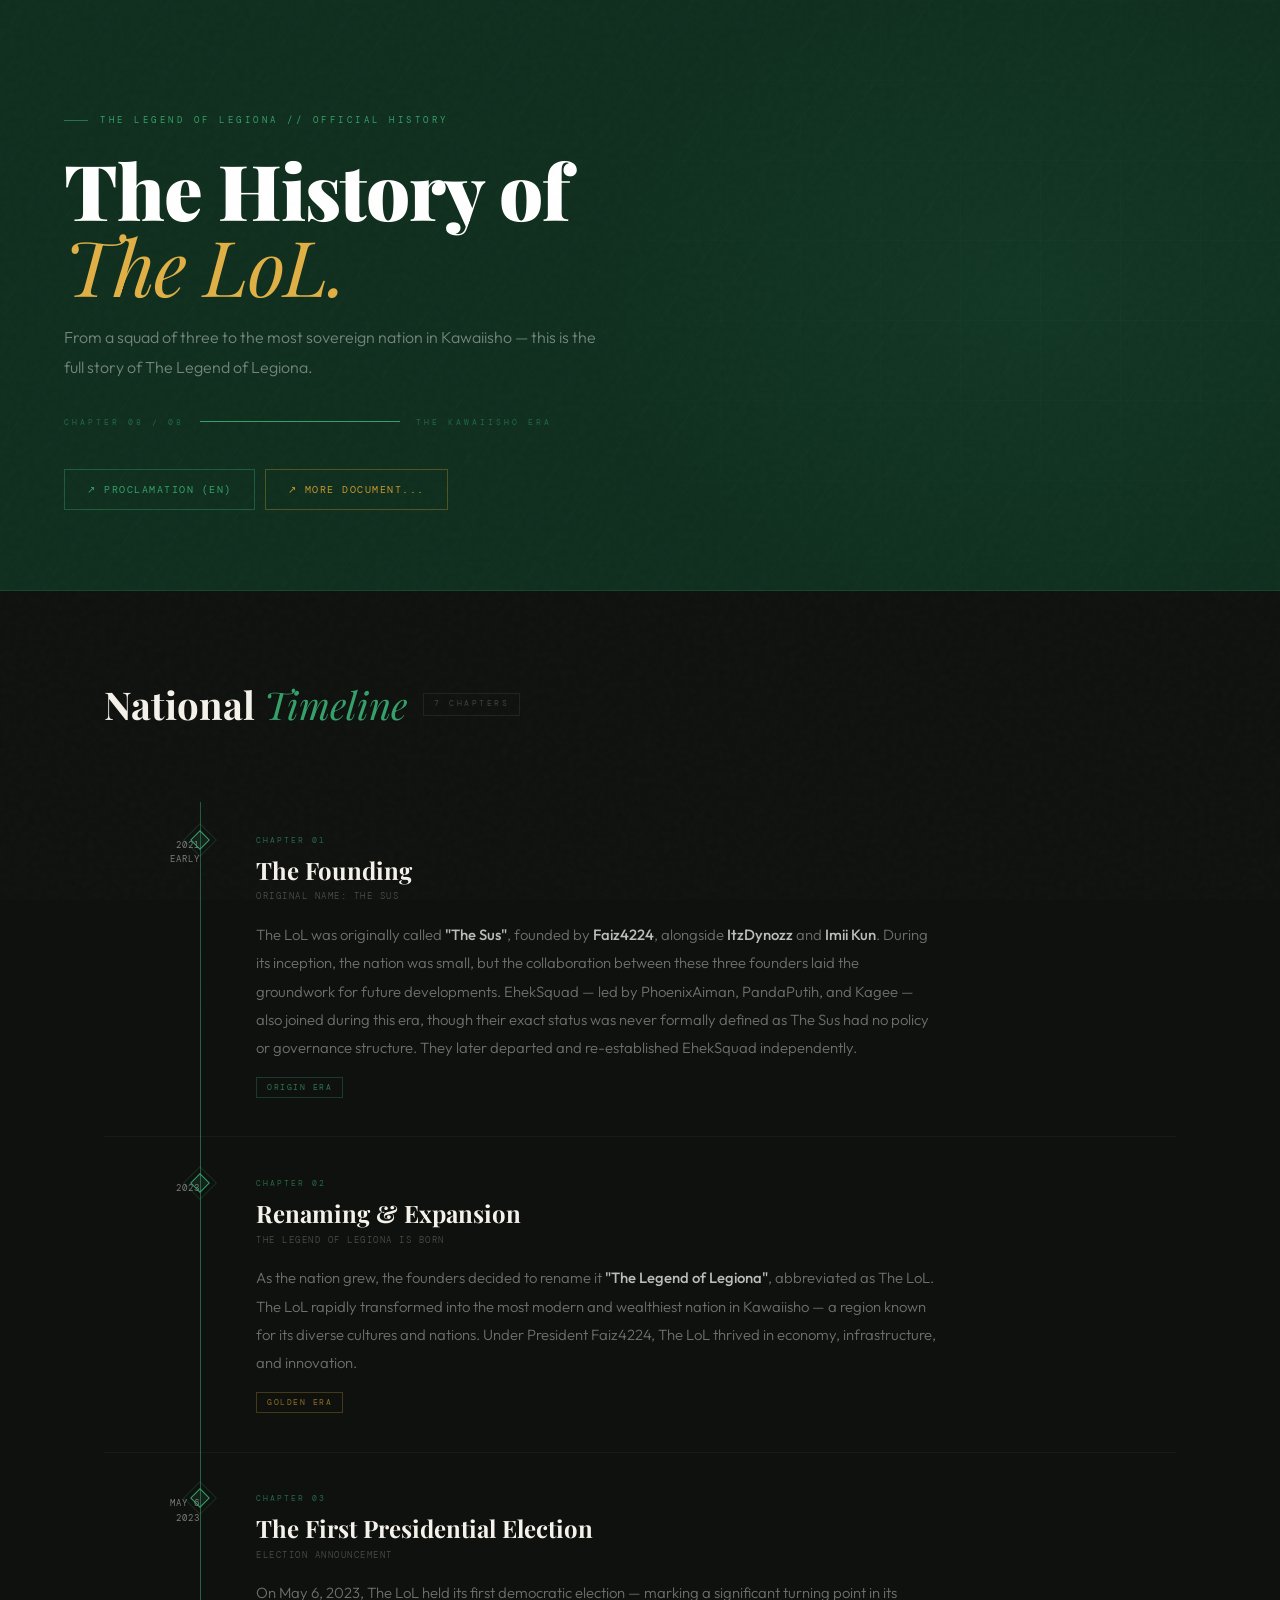
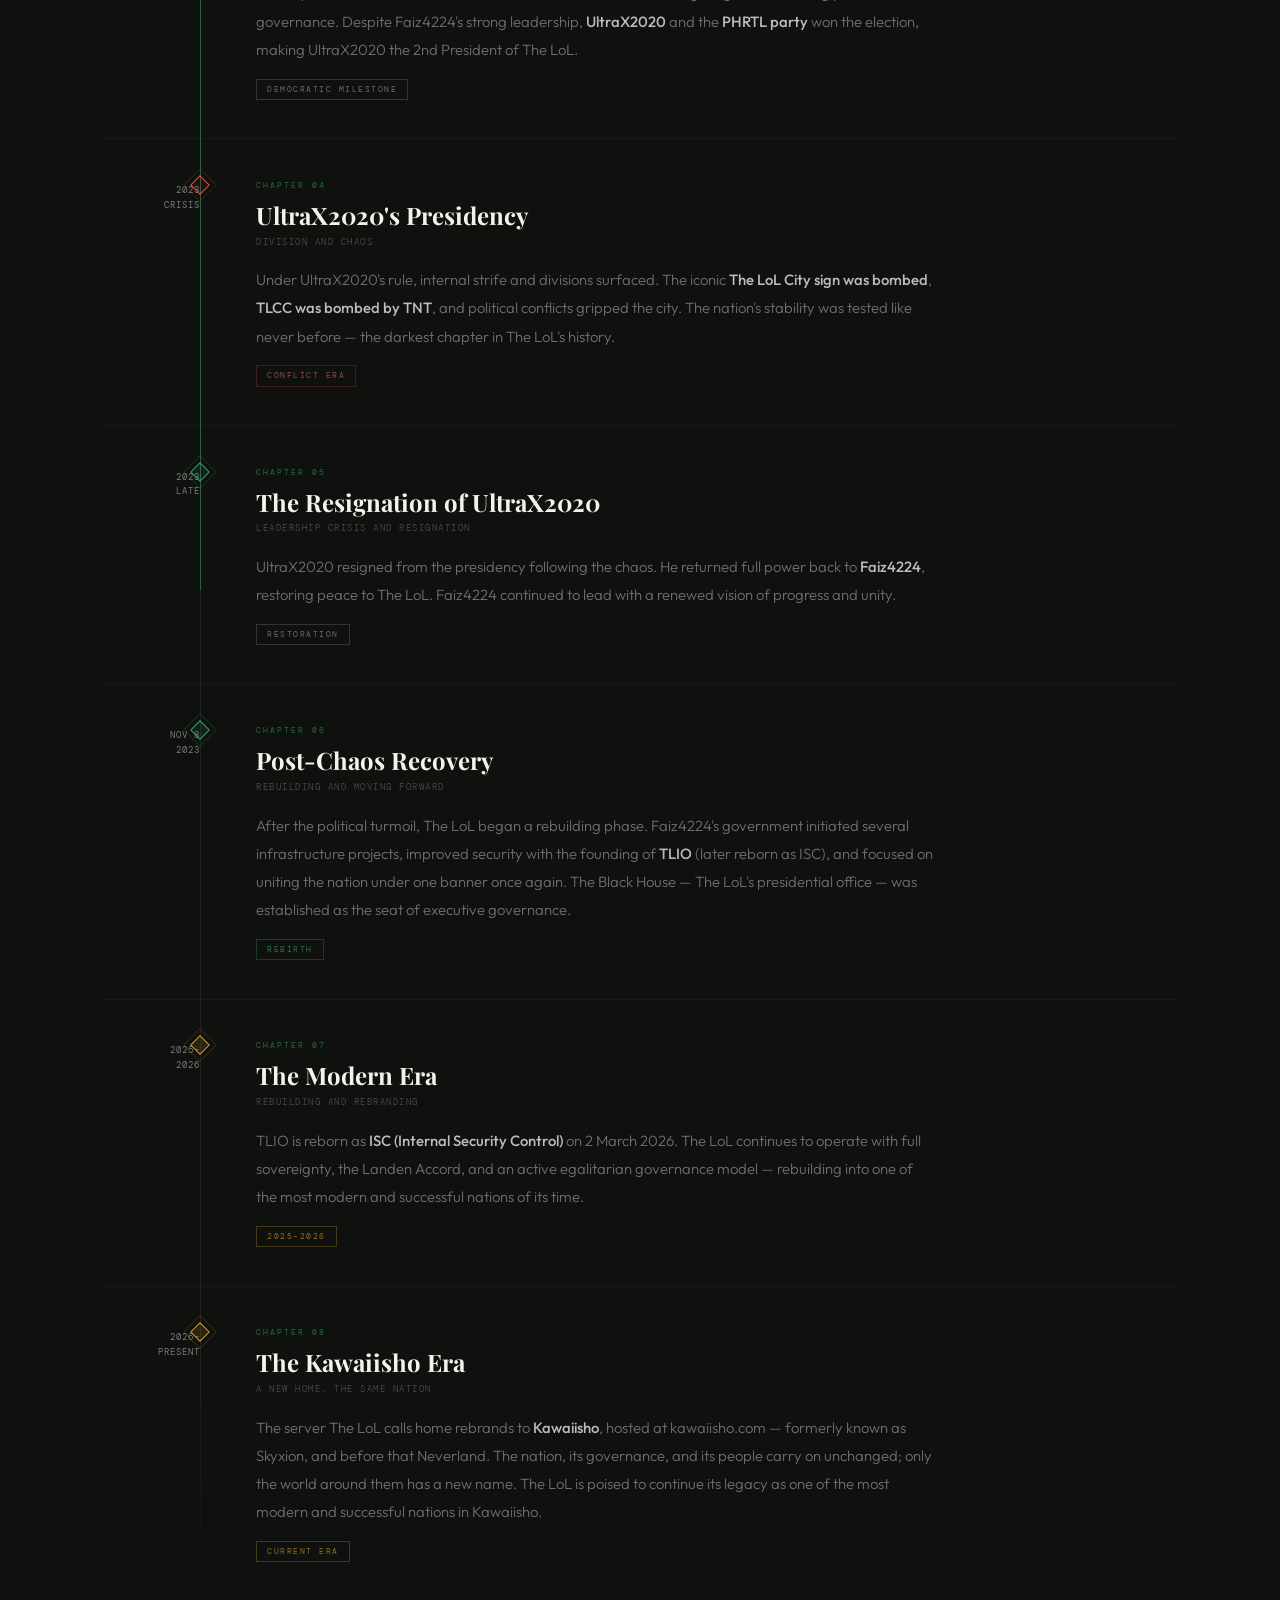
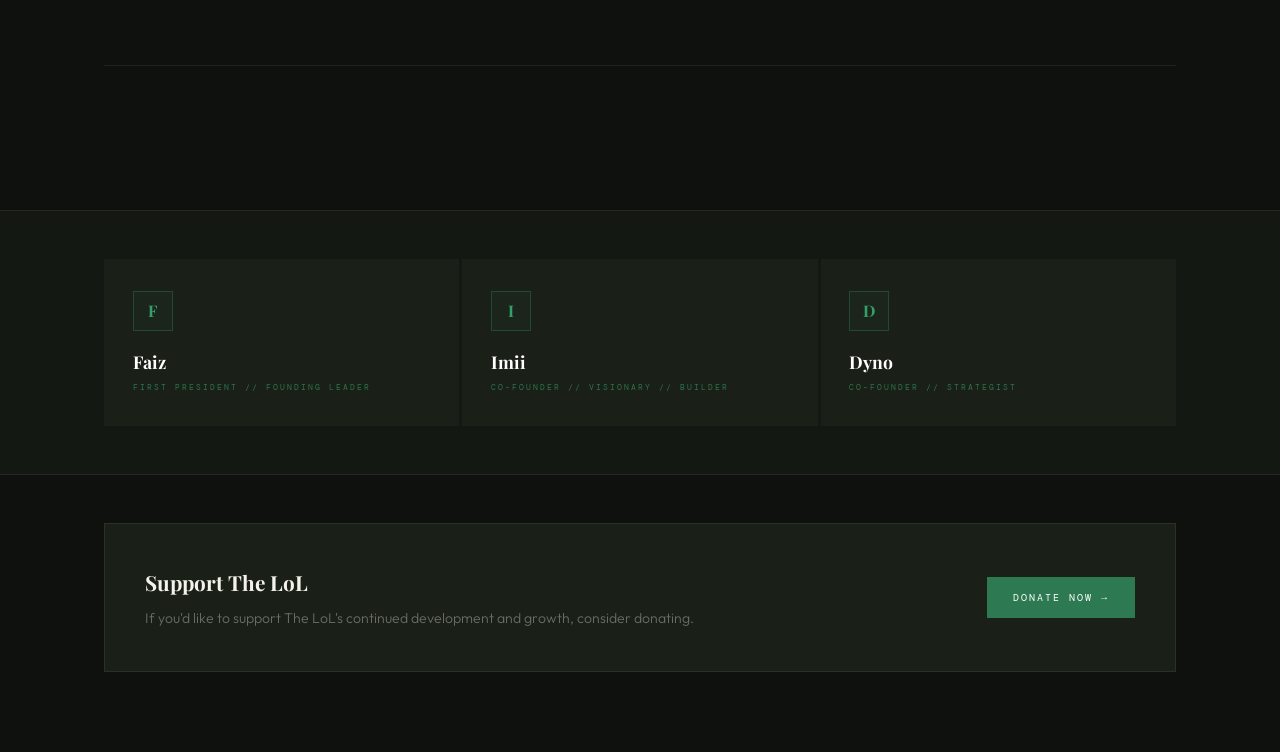
==== commit b7d6c39d: "Refactor site navigation and mobile menu structure" ====
--- a/about/index.html
+++ b/about/index.html
@@ -399,38 +399,8 @@
     <!-- NETWORK BAR (loaded from assets/partials/netbar.html — see partials.js) -->
     <div id="netbar-placeholder"></div>
 
-    <!-- SITE NAV -->
-    <header class="sitenav" id="sitenav">
-        <a href="/main/" class="sitenav-logo">
-            <img src="/main/assets/images/logo.png" alt="The LoL" onerror="this.style.display='none'">
-            <span>THE LOL</span>
-        </a>
-        <nav class="sitenav-links" aria-label="Main">
-            <a href="/main/about/" class="active" aria-current="page">ABOUT</a>
-            <a href="/main/#history">HISTORY</a>
-            <a href="/main/#network">NETWORK</a>
-            <a href="/main/#founders">FOUNDERS</a>
-            <a href="/gallery/">GALLERY</a>
-            <a href="/gov/" class="nav-cta">GOV PORTAL</a>
-        </nav>
-        <button class="hamburger" id="hamburger" aria-label="Toggle menu" aria-expanded="false">
-            <span></span><span></span><span></span>
-        </button>
-    </header>
-
-    <!-- MOBILE MENU -->
-    <nav class="mobile-menu" id="mobileMenu" aria-label="Mobile" aria-hidden="true">
-        <a href="/main/" onclick="closeMobile()">HOME</a>
-        <a href="/main/about/" onclick="closeMobile()" class="active">ABOUT</a>
-        <a href="/main/#history" onclick="closeMobile()">HISTORY</a>
-        <a href="/main/#network" onclick="closeMobile()">NETWORK HUB</a>
-        <a href="/main/#founders" onclick="closeMobile()">FOUNDERS</a>
-        <a href="/gallery/" onclick="closeMobile()">GALLERY</a>
-        <a href="/gov/" onclick="closeMobile()">GOVERNMENT PORTAL</a>
-        <a href="/isc/" onclick="closeMobile()">ISC</a>
-        <a href="/tlrailways/" onclick="closeMobile()">TL RAILWAYS</a>
-        <a href="https://faizzzlol.github.io/paizcorp/" onclick="closeMobile()" rel="noopener">PAIZ® CORP</a>
-    </nav>
+    <!-- SITE NAV + MOBILE MENU (loaded from assets/partials/sitenav.html — see partials.js) -->
+    <div id="sitenav-placeholder"></div>
 
     <!-- PAGE HEADER -->
     <div class="page-header">
@@ -584,7 +554,7 @@
                     <div class="fb-role">CO-FOUNDER // VISIONARY // BUILDER</div>
                 </div>
                 <div class="founder-block">
-                    <div class="fb-init" data-username="LonelyDynozz"><span class="init-letter">D</span></div>
+                    <div class="fb-init" data-username="Dynozauv"><span class="init-letter">D</span></div>
                     <div class="fb-name">Dyno</div>
                     <div class="fb-role">CO-FOUNDER // STRATEGIST</div>
                 </div>
@@ -611,32 +581,45 @@
     // ════════════════════════════════════════════════════════════════
     //  NAV
     // ════════════════════════════════════════════════════════════════
-    const sitenav = document.getElementById('sitenav');
-    // netbar now loads asynchronously via partials.js, so it may not exist
-    // in the DOM yet at parse time — look it up live and re-grab it once
-    // the partial has actually loaded in.
-    let netbar = document.getElementById('netbar');
-    document.addEventListener('partials:loaded', () => {
-        netbar = document.getElementById('netbar');
-    });
+    // sitenav/netbar/hamburger/mobileMenu all load asynchronously via
+    // partials.js, so none of them exist in the DOM yet at parse time —
+    // look them up live and re-grab/wire them up once the partials have
+    // actually loaded in.
+    let sitenav    = document.getElementById('sitenav');
+    let netbar     = document.getElementById('netbar');
+    let hamburger  = document.getElementById('hamburger');
+    let mobileMenu = document.getElementById('mobileMenu');
     const NETBAR_H = 32;
 
-    const hamburger  = document.getElementById('hamburger');
-    const mobileMenu = document.getElementById('mobileMenu');
-    hamburger.addEventListener('click', () => {
-        const open = mobileMenu.classList.toggle('open');
-        hamburger.classList.toggle('open', open);
-        hamburger.setAttribute('aria-expanded', open);
-        mobileMenu.setAttribute('aria-hidden', !open);
-    });
     function closeMobile() {
+        if (!mobileMenu || !hamburger) return;
         mobileMenu.classList.remove('open');
         hamburger.classList.remove('open');
         hamburger.setAttribute('aria-expanded', 'false');
         mobileMenu.setAttribute('aria-hidden', 'true');
+        document.body.style.overflow = '';
     }
-    document.addEventListener('click', (e) => {
-        if (!hamburger.contains(e.target) && !mobileMenu.contains(e.target)) closeMobile();
+
+    document.addEventListener('partials:loaded', () => {
+        sitenav    = document.getElementById('sitenav');
+        netbar     = document.getElementById('netbar');
+        hamburger  = document.getElementById('hamburger');
+        mobileMenu = document.getElementById('mobileMenu');
+
+        hamburger.addEventListener('click', () => {
+            const open = mobileMenu.classList.toggle('open');
+            hamburger.classList.toggle('open', open);
+            hamburger.setAttribute('aria-expanded', open);
+            mobileMenu.setAttribute('aria-hidden', !open);
+            document.body.style.overflow = open ? 'hidden' : '';
+        });
+        document.addEventListener('click', (e) => {
+            if (!hamburger.contains(e.target) && !mobileMenu.contains(e.target)) closeMobile();
+        });
+
+        // Nav may have finished loading after the first scroll tick already
+        // ran (and found nothing to update) — sync its state now.
+        updateChapterTracking();
     });
 
     // ════════════════════════════════════════════════════════════════
@@ -671,12 +654,14 @@
         progressBar.style.transform = `scaleX(${docH > 0 ? y / docH : 0})`;
 
         // Nav hide/show
-        sitenav.classList.toggle('scrolled', y > 60);
+        if (sitenav) {
+            sitenav.classList.toggle('scrolled', y > 60);
+            sitenav.classList.toggle('nb-hidden', y > NETBAR_H);
+        }
         if (netbar) {
             if (y > NETBAR_H) netbar.classList.add('hidden');
             else netbar.classList.remove('hidden');
         }
-        sitenav.classList.toggle('nb-hidden', y > NETBAR_H);
 
         // Chapter indicator visibility
         const headerH = document.querySelector('.page-header').offsetHeight;
